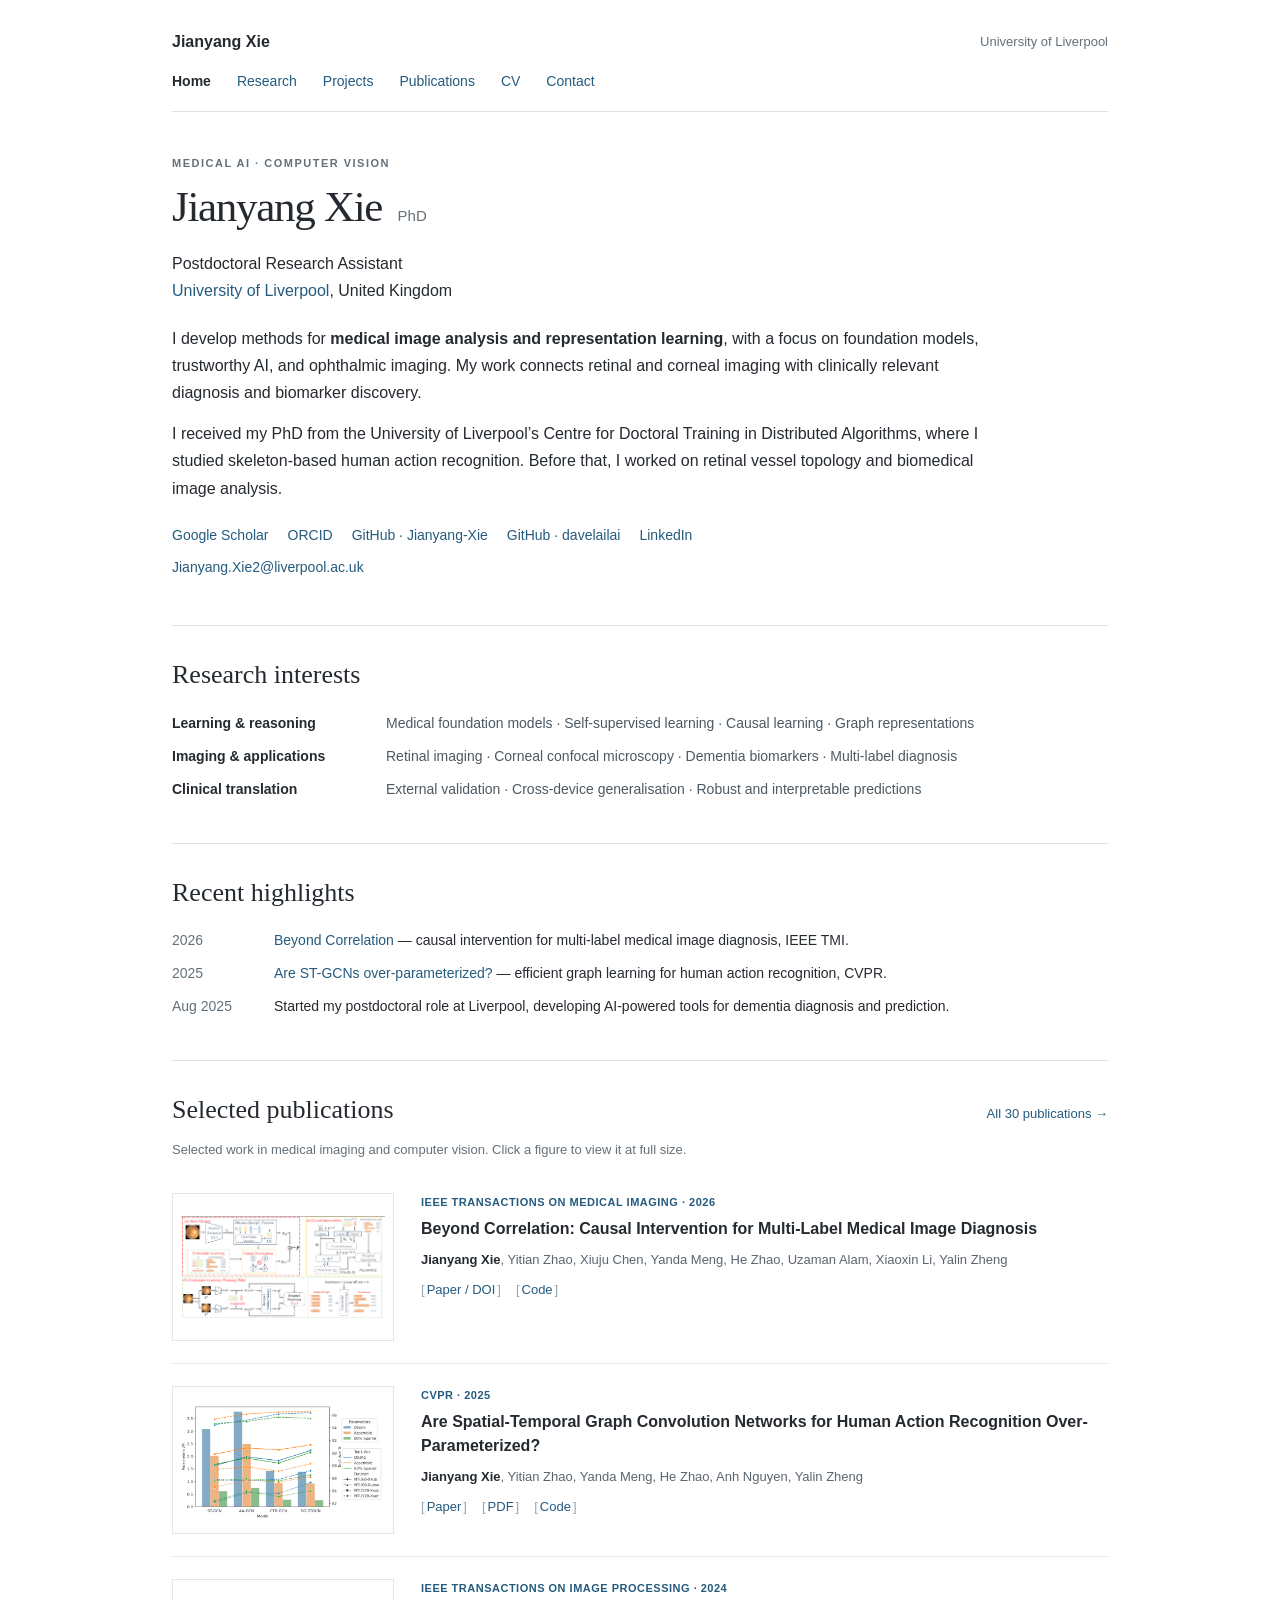
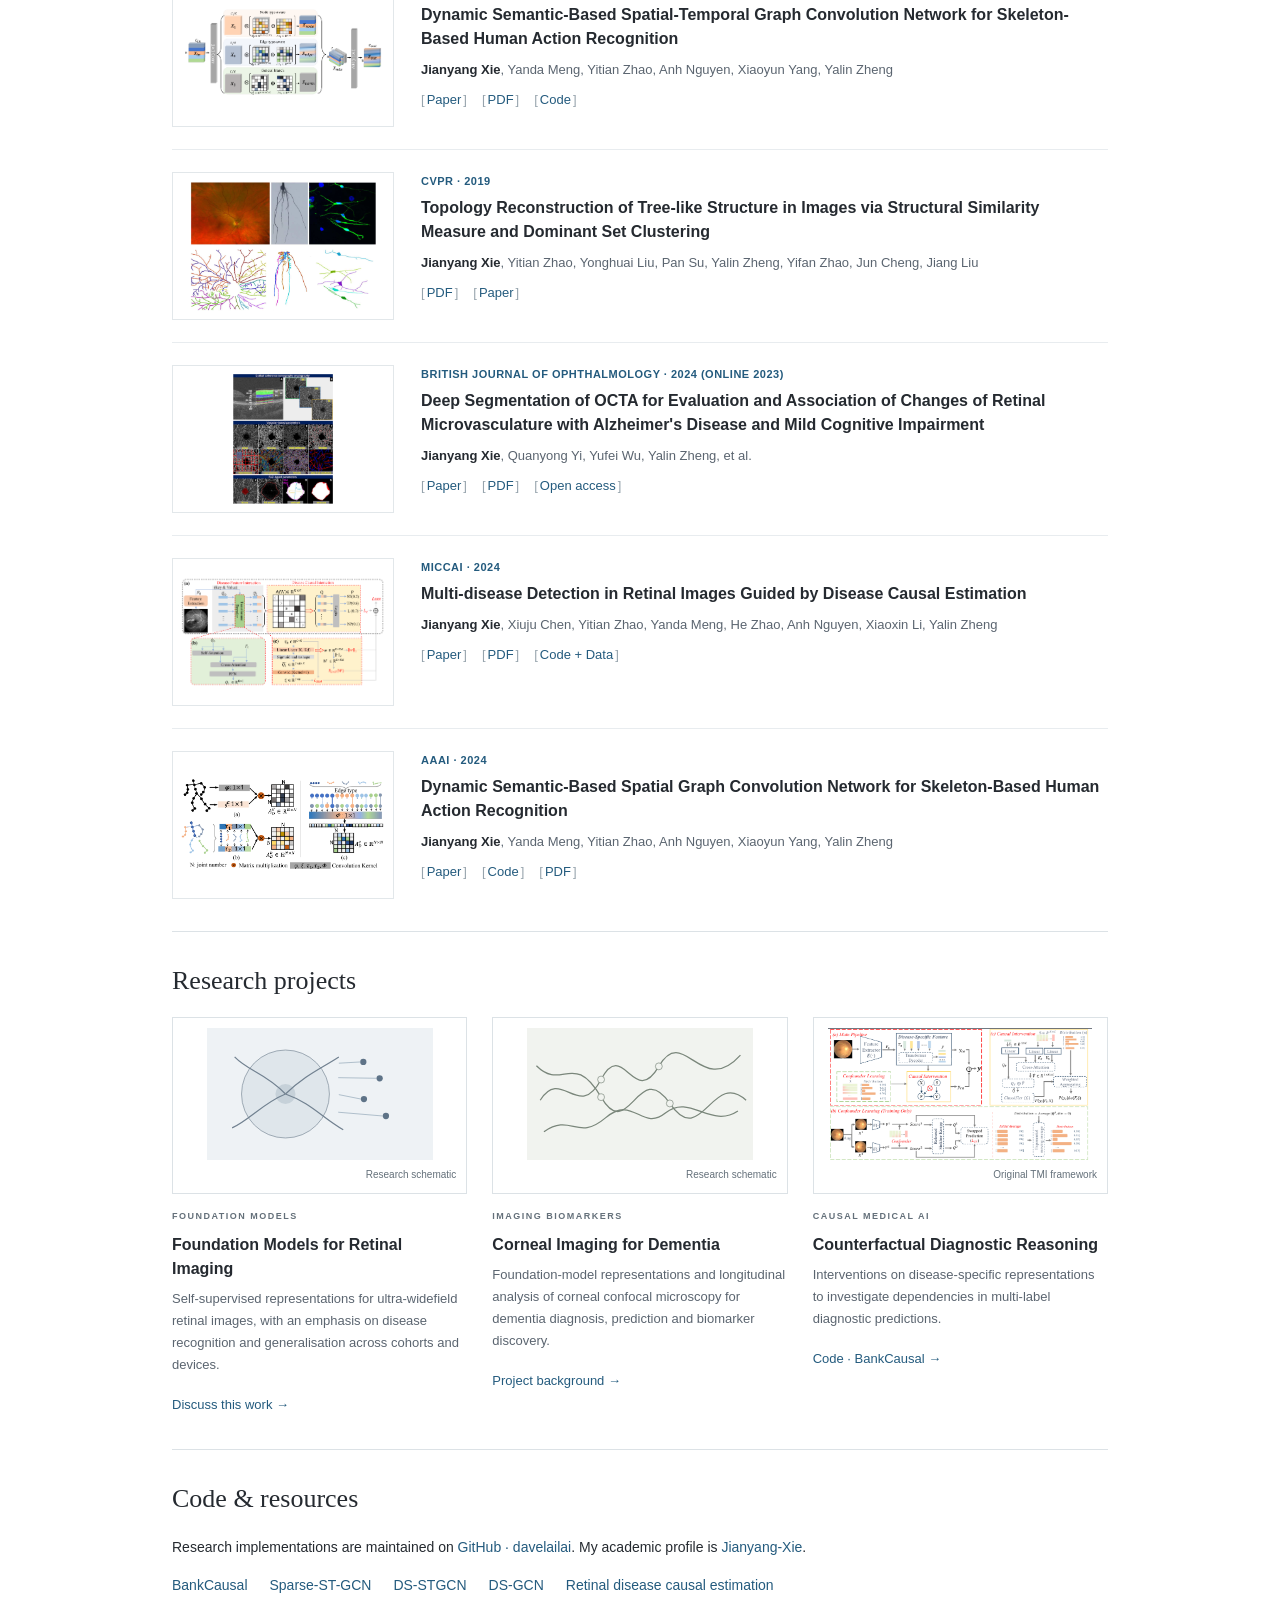
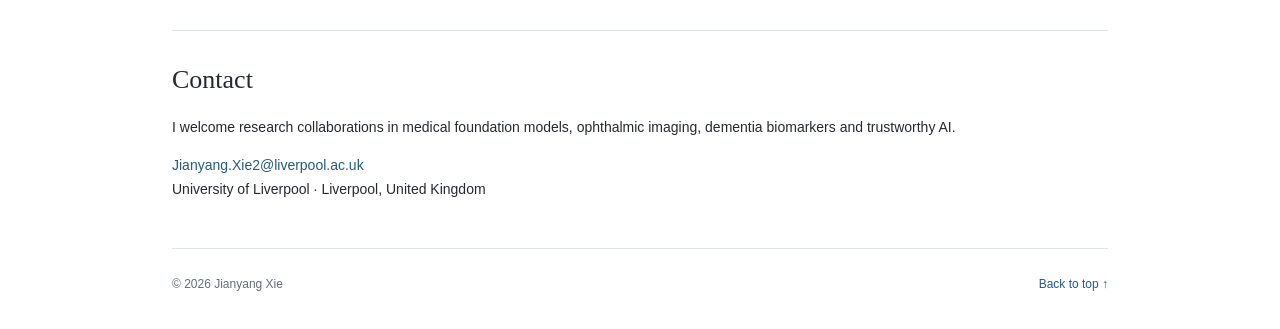
==== index.html @ be5c05dd "Publish redesigned academic homepage" ====
<!doctype html><html lang="en"><head><meta charset="utf-8"><meta name="viewport" content="width=device-width, initial-scale=1"><meta name="description" content="Jianyang Xie, University of Liverpool. Medical foundation models, causal learning, ophthalmic imaging and computer vision."><title>Jianyang Xie | Medical AI & Computer Vision</title><link rel="canonical" href="https://jianyang-xie.github.io/"><link rel="icon" href="assets/favicon.svg" type="image/svg+xml"><link rel="stylesheet" href="style.css"><script src="script.js" defer></script></head><body><a class="skip" href="#main">Skip to content</a><div class="shell"><header class="masthead"><a href="index.html" class="wordmark">Jianyang Xie</a><span>University of Liverpool</span></header><nav aria-label="Main navigation"><a href="index.html">Home</a> <a href="index.html#research">Research</a> <a href="index.html#projects">Projects</a> <a href="publications.html">Publications</a> <a href="cv.html">CV</a> <a href="index.html#contact">Contact</a></nav><main id="main"><section class="intro"><p class="eyebrow">Medical AI · Computer Vision</p><h1>Jianyang Xie <span>PhD</span></h1><p class="position">Postdoctoral Research Assistant<br><a href="https://www.liverpool.ac.uk/">University of Liverpool</a>, United Kingdom</p><p>I develop methods for <strong>medical image analysis and representation learning</strong>, with a focus on foundation models, trustworthy AI, and ophthalmic imaging. My work connects retinal and corneal imaging with clinically relevant diagnosis and biomarker discovery.</p><p>I received my PhD from the University of Liverpool’s Centre for Doctoral Training in Distributed Algorithms, where I studied skeleton-based human action recognition. Before that, I worked on retinal vessel topology and biomedical image analysis.</p><div class="social"><a href="https://scholar.google.com/citations?user=igrurhYAAAAJ">Google Scholar</a> <a href="https://orcid.org/0000-0002-4565-5807">ORCID</a> <a href="https://github.com/Jianyang-Xie">GitHub · Jianyang-Xie</a> <a href="https://github.com/davelailai">GitHub · davelailai</a> <a href="https://www.linkedin.com/in/jianyang-xie-0a9271278/">LinkedIn</a></div><p class="email"><a href="mailto:Jianyang.Xie2@liverpool.ac.uk">Jianyang.Xie2@liverpool.ac.uk</a></p></section><section id="research"><h2>Research interests</h2><dl class="interests"><div><dt>Learning & reasoning</dt><dd>Medical foundation models · Self-supervised learning · Causal learning · Graph representations</dd></div><div><dt>Imaging & applications</dt><dd>Retinal imaging · Corneal confocal microscopy · Dementia biomarkers · Multi-label diagnosis</dd></div><div><dt>Clinical translation</dt><dd>External validation · Cross-device generalisation · Robust and interpretable predictions</dd></div></dl></section><section id="news"><h2>Recent highlights</h2><ul class="news"><li><time>2026</time><span><a href="#tmi2026">Beyond Correlation</a> — causal intervention for multi-label medical image diagnosis, IEEE TMI.</span></li><li><time>2025</time><span><a href="#cvpr2025">Are ST-GCNs over-parameterized?</a> — efficient graph learning for human action recognition, CVPR.</span></li><li><time>Aug 2025</time><span>Started my postdoctoral role at Liverpool, developing AI-powered tools for dementia diagnosis and prediction.</span></li></ul></section><section id="publications"><div class="section-heading"><h2>Selected publications</h2><a href="publications.html">All 30 publications →</a></div><p class="section-note">Selected work in medical imaging and computer vision. Click a figure to view it at full size.</p><article class="publication with-figure" id="tmi2026" data-year="2026"><a class="figure" href="assets/thumb-tmi-real.png" aria-label="View full figure: Beyond Correlation: Causal Intervention for Multi-Label Medical Image Diagnosis"><img src="assets/thumb-tmi-real.png" alt="Original paper figure: Beyond Correlation: Causal Intervention for Multi-Label Medical Image Diagnosis" loading="lazy"></a><div><p class="venue">IEEE Transactions on Medical Imaging · 2026</p><h3>Beyond Correlation: Causal Intervention for Multi-Label Medical Image Diagnosis</h3><p class="authors"><strong>Jianyang Xie</strong>, Yitian Zhao, Xiuju Chen, Yanda Meng, He Zhao, Uzaman Alam, Xiaoxin Li, Yalin Zheng</p><div class="paper-links"><a href="https://doi.org/10.1109/TMI.2026.3698052">Paper / DOI</a> <a href="https://github.com/davelailai/BankCausal">Code</a></div></div></article><article class="publication with-figure" id="cvpr2025" data-year="2025"><a class="figure" href="assets/thumb-cvpr-real.png" aria-label="View full figure: Are Spatial-Temporal Graph Convolution Networks for Human Action Recognition Over-Parameterized?"><img src="assets/thumb-cvpr-real.png" alt="Original paper figure: Are Spatial-Temporal Graph Convolution Networks for Human Action Recognition Over-Parameterized?" loading="lazy"></a><div><p class="venue">CVPR · 2025</p><h3>Are Spatial-Temporal Graph Convolution Networks for Human Action Recognition Over-Parameterized?</h3><p class="authors"><strong>Jianyang Xie</strong>, Yitian Zhao, Yanda Meng, He Zhao, Anh Nguyen, Yalin Zheng</p><div class="paper-links"><a href="https://openaccess.thecvf.com/content/CVPR2025/html/Xie_Are_Spatial-Temporal_Graph_Convolution_Networks_for_Human_Action_Recognition_Over-Parameterized_CVPR_2025_paper.html">Paper</a> <a href="https://openaccess.thecvf.com/content/CVPR2025/papers/Xie_Are_Spatial-Temporal_Graph_Convolution_Networks_for_Human_Action_Recognition_Over-Parameterized_CVPR_2025_paper.pdf">PDF</a> <a href="https://github.com/davelailai/Sparse-ST-GCN">Code</a></div></div></article><article class="publication with-figure" id="tip2024" data-year="2024"><a class="figure" href="assets/thumb-tip-real.png" aria-label="View full figure: Dynamic Semantic-Based Spatial-Temporal Graph Convolution Network for Skeleton-Based Human Action Recognition"><img src="assets/thumb-tip-real.png" alt="Original paper figure: Dynamic Semantic-Based Spatial-Temporal Graph Convolution Network for Skeleton-Based Human Action Recognition" loading="lazy"></a><div><p class="venue">IEEE Transactions on Image Processing · 2024</p><h3>Dynamic Semantic-Based Spatial-Temporal Graph Convolution Network for Skeleton-Based Human Action Recognition</h3><p class="authors"><strong>Jianyang Xie</strong>, Yanda Meng, Yitian Zhao, Anh Nguyen, Xiaoyun Yang, Yalin Zheng</p><div class="paper-links"><a href="https://doi.org/10.1109/TIP.2024.3497837">Paper</a> <a href="https://www.csc.liv.ac.uk/~anguyen/assets/pdfs/2024_TIP_HAR.pdf">PDF</a> <a href="https://github.com/davelailai/DS-STGCN">Code</a></div></div></article><article class="publication with-figure" id="cvpr2019" data-year="2019"><a class="figure" href="assets/thumb-cvpr2019-real.png" aria-label="View full figure: Topology Reconstruction of Tree-like Structure in Images via Structural Similarity Measure and Dominant Set Clustering"><img src="assets/thumb-cvpr2019-real.png" alt="Original paper figure: Topology Reconstruction of Tree-like Structure in Images via Structural Similarity Measure and Dominant Set Clustering" loading="lazy"></a><div><p class="venue">CVPR · 2019</p><h3>Topology Reconstruction of Tree-like Structure in Images via Structural Similarity Measure and Dominant Set Clustering</h3><p class="authors"><strong>Jianyang Xie</strong>, Yitian Zhao, Yonghuai Liu, Pan Su, Yalin Zheng, Yifan Zhao, Jun Cheng, Jiang Liu</p><div class="paper-links"><a href="https://openaccess.thecvf.com/content_CVPR_2019/papers/Xie_Topology_Reconstruction_of_Tree-Like_Structure_in_Images_via_Structural_Similarity_CVPR_2019_paper.pdf">PDF</a> <a href="https://openaccess.thecvf.com/content_CVPR_2019/html/Xie_Topology_Reconstruction_of_Tree-Like_Structure_in_Images_via_Structural_Similarity_CVPR_2019_paper.html">Paper</a></div></div></article><article class="publication with-figure" id="bjo" data-year="2024"><a class="figure" href="assets/thumb-bjo-real.png" aria-label="View full figure: Deep Segmentation of OCTA for Evaluation and Association of Changes of Retinal Microvasculature with Alzheimer&#x27;s Disease and Mild Cognitive Impairment"><img src="assets/thumb-bjo-real.png" alt="Original paper figure: Deep Segmentation of OCTA for Evaluation and Association of Changes of Retinal Microvasculature with Alzheimer&#x27;s Disease and Mild Cognitive Impairment" loading="lazy"></a><div><p class="venue">British Journal of Ophthalmology · 2024 (online 2023)</p><h3>Deep Segmentation of OCTA for Evaluation and Association of Changes of Retinal Microvasculature with Alzheimer&#x27;s Disease and Mild Cognitive Impairment</h3><p class="authors"><strong>Jianyang Xie</strong>, Quanyong Yi, Yufei Wu, Yalin Zheng, et al.</p><div class="paper-links"><a href="https://doi.org/10.1136/bjo-2022-321399">Paper</a> <a href="https://bjo.bmj.com/content/bjophthalmol/early/2023/01/03/bjo-2022-321399.full.pdf">PDF</a> <a href="https://pmc.ncbi.nlm.nih.gov/articles/PMC10894818/">Open access</a></div></div></article><article class="publication with-figure" id="miccai2024" data-year="2024"><a class="figure" href="assets/thumb-miccai-real.png" aria-label="View full figure: Multi-disease Detection in Retinal Images Guided by Disease Causal Estimation"><img src="assets/thumb-miccai-real.png" alt="Original paper figure: Multi-disease Detection in Retinal Images Guided by Disease Causal Estimation" loading="lazy"></a><div><p class="venue">MICCAI · 2024</p><h3>Multi-disease Detection in Retinal Images Guided by Disease Causal Estimation</h3><p class="authors"><strong>Jianyang Xie</strong>, Xiuju Chen, Yitian Zhao, Yanda Meng, He Zhao, Anh Nguyen, Xiaoxin Li, Yalin Zheng</p><div class="paper-links"><a href="https://papers.miccai.org/miccai-2024/541-Paper0973.html">Paper</a> <a href="https://papers.miccai.org/miccai-2024/paper/0973_paper.pdf">PDF</a> <a href="https://github.com/davelailai/multi-disease-detection-guided-by-causal-estimation">Code + Data</a></div></div></article><article class="publication with-figure" id="aaai2024" data-year="2024"><a class="figure" href="assets/thumb-aaai-real.png" aria-label="View full figure: Dynamic Semantic-Based Spatial Graph Convolution Network for Skeleton-Based Human Action Recognition"><img src="assets/thumb-aaai-real.png" alt="Original paper figure: Dynamic Semantic-Based Spatial Graph Convolution Network for Skeleton-Based Human Action Recognition" loading="lazy"></a><div><p class="venue">AAAI · 2024</p><h3>Dynamic Semantic-Based Spatial Graph Convolution Network for Skeleton-Based Human Action Recognition</h3><p class="authors"><strong>Jianyang Xie</strong>, Yanda Meng, Yitian Zhao, Anh Nguyen, Xiaoyun Yang, Yalin Zheng</p><div class="paper-links"><a href="https://ojs.aaai.org/index.php/AAAI/article/view/28440">Paper</a> <a href="https://github.com/davelailai/DS-GCN">Code</a> <a href="https://ojs.aaai.org/index.php/AAAI/article/view/28440/28858">PDF</a></div></div></article></section><section id="projects"><h2>Research projects</h2><div class="project-grid"><article class="project"><figure><img src="assets/project-uwf.svg" alt="Foundation Models for Retinal Imaging — Research schematic" loading="lazy"><figcaption>Research schematic</figcaption></figure><p class="eyebrow">Foundation models</p><h3>Foundation Models for Retinal Imaging</h3><p>Self-supervised representations for ultra-widefield retinal images, with an emphasis on disease recognition and generalisation across cohorts and devices.</p><a href="mailto:Jianyang.Xie2@liverpool.ac.uk">Discuss this work →</a></article><article class="project"><figure><img src="assets/project-ccm.svg" alt="Corneal Imaging for Dementia — Research schematic" loading="lazy"><figcaption>Research schematic</figcaption></figure><p class="eyebrow">Imaging biomarkers</p><h3>Corneal Imaging for Dementia</h3><p>Foundation-model representations and longitudinal analysis of corneal confocal microscopy for dementia diagnosis, prediction and biomarker discovery.</p><a href="cv.html#experience">Project background →</a></article><article class="project"><figure><img src="assets/thumb-tmi-real.png" alt="Counterfactual Diagnostic Reasoning — Original TMI framework" loading="lazy"><figcaption>Original TMI framework</figcaption></figure><p class="eyebrow">Causal medical AI</p><h3>Counterfactual Diagnostic Reasoning</h3><p>Interventions on disease-specific representations to investigate dependencies in multi-label diagnostic predictions.</p><a href="https://github.com/davelailai/BankCausal">Code · BankCausal →</a></article></div></section><section id="code"><h2>Code & resources</h2><p>Research implementations are maintained on <a href="https://github.com/davelailai">GitHub · davelailai</a>. My academic profile is <a href="https://github.com/Jianyang-Xie">Jianyang-Xie</a>.</p><div class="code-list"><a href="https://github.com/davelailai/BankCausal">BankCausal</a> <a href="https://github.com/davelailai/Sparse-ST-GCN">Sparse-ST-GCN</a> <a href="https://github.com/davelailai/DS-STGCN">DS-STGCN</a> <a href="https://github.com/davelailai/DS-GCN">DS-GCN</a> <a href="https://github.com/davelailai/multi-disease-detection-guided-by-causal-estimation">Retinal disease causal estimation</a></div></section><section id="contact"><h2>Contact</h2><p>I welcome research collaborations in medical foundation models, ophthalmic imaging, dementia biomarkers and trustworthy AI.</p><p><a href="mailto:Jianyang.Xie2@liverpool.ac.uk">Jianyang.Xie2@liverpool.ac.uk</a><br>University of Liverpool · Liverpool, United Kingdom</p></section></main><footer><span>© 2026 Jianyang Xie</span><a href="#main">Back to top ↑</a></footer></div></body></html>
---- style.css ----
:root{--ink:#252a30;--muted:#64707a;--blue:#245b7e;--line:#dce2e6;--soft:#f6f8f9}*{box-sizing:border-box}html{scroll-behavior:smooth;scroll-padding-top:20px}body{margin:0;background:#fff;color:var(--ink);font:16px/1.7 Arial,Helvetica,sans-serif}.shell{max-width:1020px;margin:auto;padding:0 42px}a{color:var(--blue);text-decoration:none;text-underline-offset:4px}a:hover{text-decoration:underline}a:focus-visible,button:focus-visible,input:focus-visible,select:focus-visible{outline:2px solid var(--blue);outline-offset:5px}.skip{position:absolute;left:12px;top:-70px;background:white;padding:8px}.skip:focus{top:8px}.masthead{display:flex;align-items:center;justify-content:space-between;padding:28px 0 15px;font-size:13px;color:var(--muted)}.wordmark{font-weight:700;color:var(--ink);font-size:16px}nav{display:flex;gap:26px;flex-wrap:wrap;padding:0 0 17px;border-bottom:1px solid var(--line);font-size:14px}nav a[aria-current=page]{font-weight:700;color:var(--ink)}section{padding:32px 0;border-bottom:1px solid var(--line)}.intro{padding-top:42px}.eyebrow{font-size:11px;letter-spacing:1.5px;text-transform:uppercase;color:var(--muted);font-weight:700;margin:0 0 8px}h1{font-family:Georgia,'Times New Roman',serif;font-weight:400;font-size:43px;letter-spacing:-1.3px;line-height:1.2;margin:0 0 18px}h1 span{font:15px Arial,sans-serif;letter-spacing:0;color:var(--muted);margin-left:6px}h2{font-family:Georgia,'Times New Roman',serif;font-weight:400;font-size:26px;line-height:1.3;margin:0 0 20px}h3{font-size:16px;line-height:1.5;margin:0 0 7px;font-weight:600}p{margin:0 0 14px}.position{font-size:16px;margin-bottom:20px}.intro>p:not(.eyebrow){max-width:830px}.social{display:flex;flex-wrap:wrap;gap:4px 19px;font-size:14px;margin:22px 0 8px}.email{font-size:14px}.interests{margin:0}.interests>div{display:grid;grid-template-columns:190px 1fr;gap:24px;margin:9px 0}.interests dt{font-weight:600;font-size:14px}.interests dd{margin:0;color:#4d5963;font-size:14px}.news{list-style:none;padding:0;margin:0}.news li{display:grid;grid-template-columns:82px 1fr;gap:20px;margin:9px 0;font-size:14px}.news time{color:var(--muted);font-variant-numeric:tabular-nums}.section-heading{display:flex;align-items:baseline;justify-content:space-between;gap:18px}.section-heading>a{font-size:13px}.section-note{font-size:13px;color:var(--muted);margin-top:-8px;margin-bottom:10px}.publication{padding:22px 0;border-bottom:1px solid #e8ecef;scroll-margin-top:24px}.publication:last-child{border-bottom:0;padding-bottom:0}.with-figure{display:grid;grid-template-columns:222px 1fr;gap:27px}.figure{display:flex;align-items:center;justify-content:center;border:1px solid #e2e7ea;padding:8px;align-self:start;min-height:140px;background:white}.figure img{width:100%;height:130px;object-fit:contain;display:block}.venue{color:var(--blue);font-size:11px;letter-spacing:.5px;text-transform:uppercase;font-weight:700;margin:0 0 6px}.authors{font-size:13px;line-height:1.65;color:#5b6570;margin:8px 0}.authors strong{color:var(--ink);font-weight:600}.paper-links{display:flex;flex-wrap:wrap;gap:15px;font-size:13px}.paper-links a:before{content:'[';color:#97a4ad;margin-right:2px}.paper-links a:after{content:']';color:#97a4ad;margin-left:2px}.project-grid{display:grid;grid-template-columns:repeat(3,1fr);gap:25px}.project figure{margin:0 0 15px;border:1px solid var(--line);padding:10px;background:white}.project img{display:block;width:100%;height:132px;object-fit:contain}.project figcaption{font-size:10px;color:var(--muted);text-align:right;margin-top:6px}.project h3{font-size:16px}.project>p:not(.eyebrow){font-size:13px;line-height:1.7;color:#5b6570}.project>a{font-size:13px}.project .eyebrow{font-size:9px}.code-list{display:flex;flex-wrap:wrap;gap:8px 22px;font-size:14px}#code>p,#contact>p{font-size:14px}.cv-row{display:grid;grid-template-columns:185px 1fr;gap:25px;margin:22px 0}.cv-row>p{color:var(--muted);font-size:13px}.cv-row div p{font-size:14px;margin:4px 0}.muted{color:var(--muted)}.page-intro{padding:40px 0 30px}.filters{display:flex;align-items:end;gap:15px;padding:25px 0 15px}.filters label{font-size:12px;color:var(--muted)}.filters label:first-child{flex:1}input,select,button{font:14px Arial,sans-serif;border:1px solid #bac5cd;background:#fff;color:var(--ink);border-radius:2px;padding:10px;width:100%;display:block;min-height:39px}input{margin-top:5px}select{margin-top:5px;min-width:120px}button{cursor:pointer;width:auto}#count{font-size:12px;color:var(--muted);margin-top:15px}footer{display:flex;justify-content:space-between;padding:25px 0 35px;color:var(--muted);font-size:12px}[hidden]{display:none!important}@media(max-width:700px){.shell{padding:0 22px}.masthead{padding-top:20px}.masthead>span{font-size:11px}nav{gap:10px 20px;font-size:13px}.intro{padding-top:30px}h1{font-size:36px}h2{font-size:24px}.interests>div{grid-template-columns:1fr;gap:2px;margin:15px 0}.with-figure{grid-template-columns:155px 1fr;gap:18px}.figure{min-height:120px}.figure img{height:105px}.project-grid{grid-template-columns:1fr;gap:28px}.project img{height:160px}.project h3{font-size:18px}.project>p:not(.eyebrow){font-size:14px}.cv-row{grid-template-columns:1fr;gap:0}.section-heading{flex-wrap:wrap;gap:0;margin-bottom:20px}.section-heading h2{margin-bottom:6px}.filters{flex-wrap:wrap}.filters label:first-child{flex-basis:100%}}@media(max-width:480px){.with-figure{grid-template-columns:1fr;gap:14px}.figure{max-width:100%;width:100%;height:170px}.figure img{height:150px}.news li{grid-template-columns:65px 1fr;gap:13px}.social{gap:5px 15px}.masthead>span{max-width:120px;text-align:right}h3{font-size:16px}}@media(prefers-reduced-motion:reduce){html{scroll-behavior:auto}}@media print{nav,.masthead,.filters,.skip,footer{display:none}.shell{max-width:none;padding:0}body{font-size:11pt}h1{font-size:28pt}section{padding:18px 0}a{color:inherit}.publication,.cv-row,.project{break-inside:avoid}.project-grid{grid-template-columns:repeat(3,1fr)}}
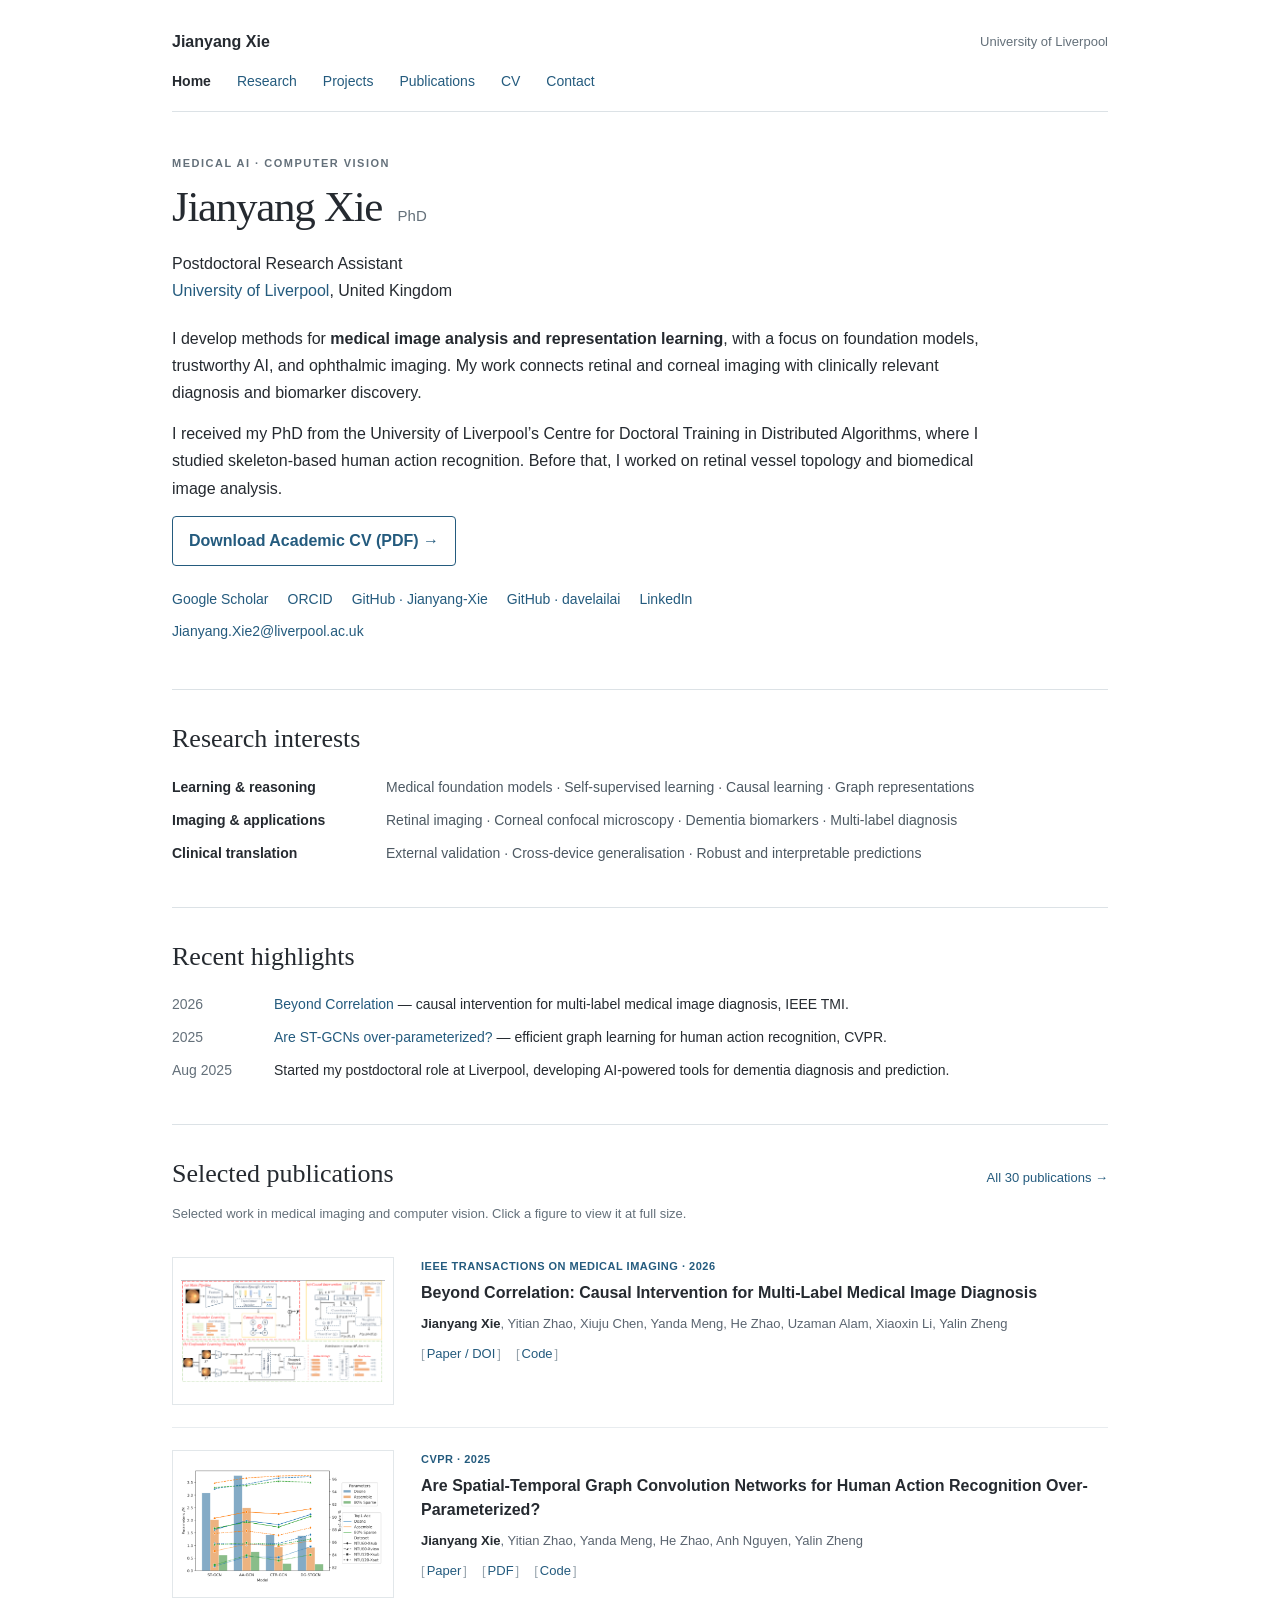
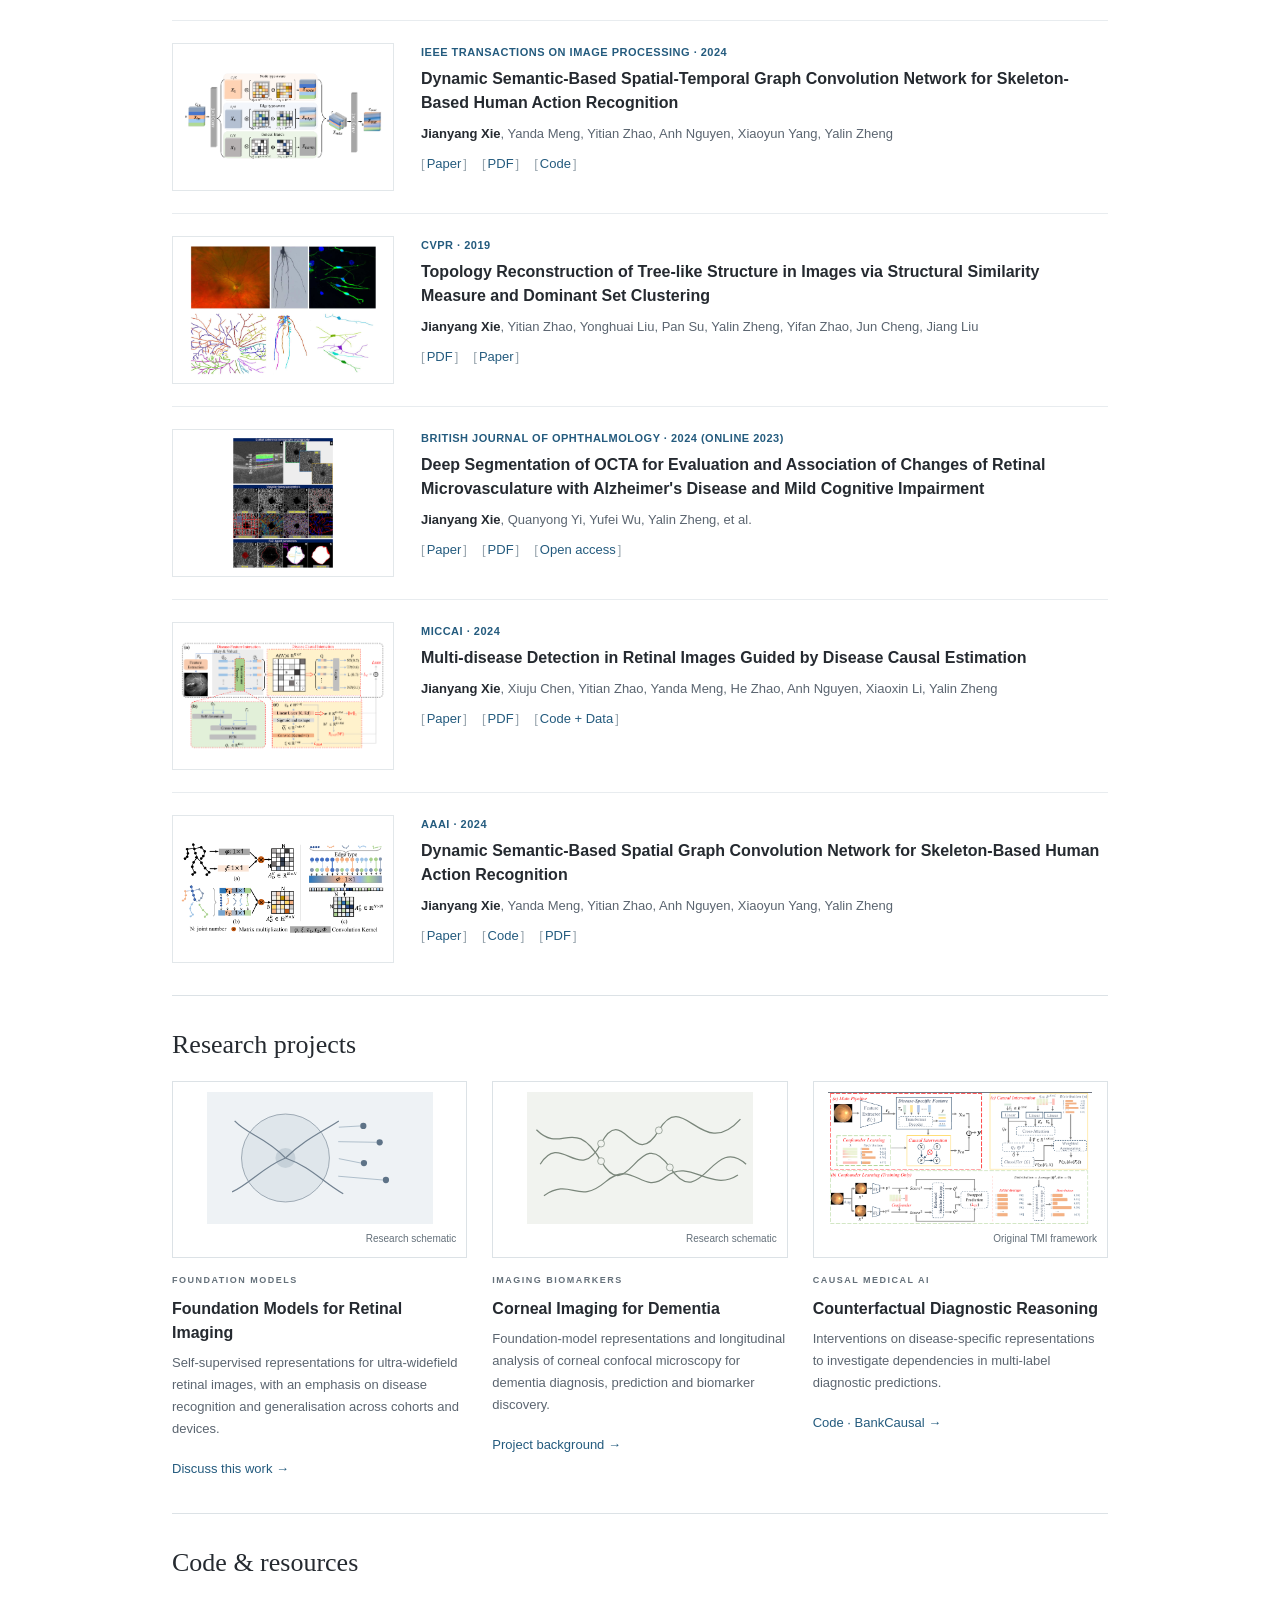
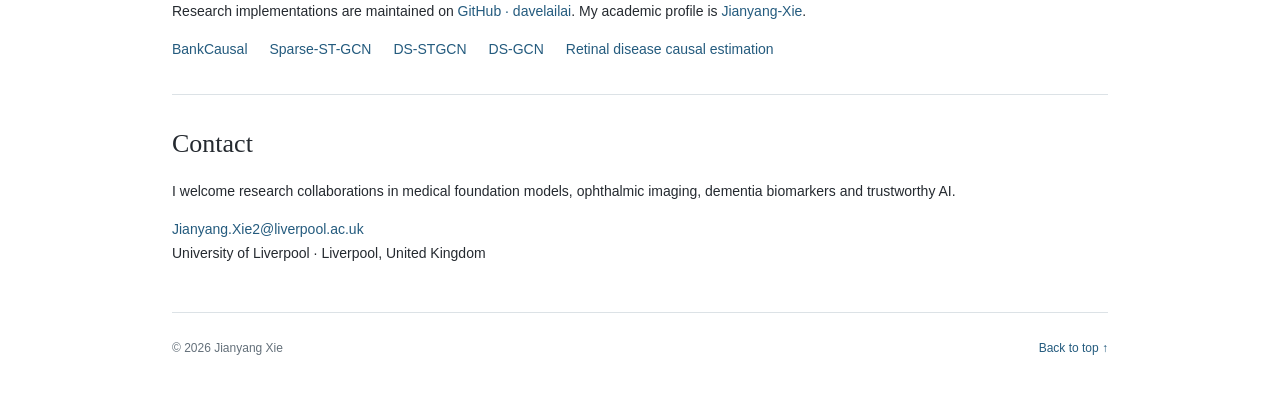
==== commit 4bb7afd7: "Integrate LaTeX Academic CV with automatic PDF publishing" ====
--- a/index.html
+++ b/index.html
@@ -1 +1 @@
-<!doctype html><html lang="en"><head><meta charset="utf-8"><meta name="viewport" content="width=device-width, initial-scale=1"><meta name="description" content="Jianyang Xie, University of Liverpool. Medical foundation models, causal learning, ophthalmic imaging and computer vision."><title>Jianyang Xie | Medical AI & Computer Vision</title><link rel="canonical" href="https://jianyang-xie.github.io/"><link rel="icon" href="assets/favicon.svg" type="image/svg+xml"><link rel="stylesheet" href="style.css"><script src="script.js" defer></script></head><body><a class="skip" href="#main">Skip to content</a><div class="shell"><header class="masthead"><a href="index.html" class="wordmark">Jianyang Xie</a><span>University of Liverpool</span></header><nav aria-label="Main navigation"><a href="index.html">Home</a> <a href="index.html#research">Research</a> <a href="index.html#projects">Projects</a> <a href="publications.html">Publications</a> <a href="cv.html">CV</a> <a href="index.html#contact">Contact</a></nav><main id="main"><section class="intro"><p class="eyebrow">Medical AI · Computer Vision</p><h1>Jianyang Xie <span>PhD</span></h1><p class="position">Postdoctoral Research Assistant<br><a href="https://www.liverpool.ac.uk/">University of Liverpool</a>, United Kingdom</p><p>I develop methods for <strong>medical image analysis and representation learning</strong>, with a focus on foundation models, trustworthy AI, and ophthalmic imaging. My work connects retinal and corneal imaging with clinically relevant diagnosis and biomarker discovery.</p><p>I received my PhD from the University of Liverpool’s Centre for Doctoral Training in Distributed Algorithms, where I studied skeleton-based human action recognition. Before that, I worked on retinal vessel topology and biomedical image analysis.</p><div class="social"><a href="https://scholar.google.com/citations?user=igrurhYAAAAJ">Google Scholar</a> <a href="https://orcid.org/0000-0002-4565-5807">ORCID</a> <a href="https://github.com/Jianyang-Xie">GitHub · Jianyang-Xie</a> <a href="https://github.com/davelailai">GitHub · davelailai</a> <a href="https://www.linkedin.com/in/jianyang-xie-0a9271278/">LinkedIn</a></div><p class="email"><a href="mailto:Jianyang.Xie2@liverpool.ac.uk">Jianyang.Xie2@liverpool.ac.uk</a></p></section><section id="research"><h2>Research interests</h2><dl class="interests"><div><dt>Learning & reasoning</dt><dd>Medical foundation models · Self-supervised learning · Causal learning · Graph representations</dd></div><div><dt>Imaging & applications</dt><dd>Retinal imaging · Corneal confocal microscopy · Dementia biomarkers · Multi-label diagnosis</dd></div><div><dt>Clinical translation</dt><dd>External validation · Cross-device generalisation · Robust and interpretable predictions</dd></div></dl></section><section id="news"><h2>Recent highlights</h2><ul class="news"><li><time>2026</time><span><a href="#tmi2026">Beyond Correlation</a> — causal intervention for multi-label medical image diagnosis, IEEE TMI.</span></li><li><time>2025</time><span><a href="#cvpr2025">Are ST-GCNs over-parameterized?</a> — efficient graph learning for human action recognition, CVPR.</span></li><li><time>Aug 2025</time><span>Started my postdoctoral role at Liverpool, developing AI-powered tools for dementia diagnosis and prediction.</span></li></ul></section><section id="publications"><div class="section-heading"><h2>Selected publications</h2><a href="publications.html">All 30 publications →</a></div><p class="section-note">Selected work in medical imaging and computer vision. Click a figure to view it at full size.</p><article class="publication with-figure" id="tmi2026" data-year="2026"><a class="figure" href="assets/thumb-tmi-real.png" aria-label="View full figure: Beyond Correlation: Causal Intervention for Multi-Label Medical Image Diagnosis"><img src="assets/thumb-tmi-real.png" alt="Original paper figure: Beyond Correlation: Causal Intervention for Multi-Label Medical Image Diagnosis" loading="lazy"></a><div><p class="venue">IEEE Transactions on Medical Imaging · 2026</p><h3>Beyond Correlation: Causal Intervention for Multi-Label Medical Image Diagnosis</h3><p class="authors"><strong>Jianyang Xie</strong>, Yitian Zhao, Xiuju Chen, Yanda Meng, He Zhao, Uzaman Alam, Xiaoxin Li, Yalin Zheng</p><div class="paper-links"><a href="https://doi.org/10.1109/TMI.2026.3698052">Paper / DOI</a> <a href="https://github.com/davelailai/BankCausal">Code</a></div></div></article><article class="publication with-figure" id="cvpr2025" data-year="2025"><a class="figure" href="assets/thumb-cvpr-real.png" aria-label="View full figure: Are Spatial-Temporal Graph Convolution Networks for Human Action Recognition Over-Parameterized?"><img src="assets/thumb-cvpr-real.png" alt="Original paper figure: Are Spatial-Temporal Graph Convolution Networks for Human Action Recognition Over-Parameterized?" loading="lazy"></a><div><p class="venue">CVPR · 2025</p><h3>Are Spatial-Temporal Graph Convolution Networks for Human Action Recognition Over-Parameterized?</h3><p class="authors"><strong>Jianyang Xie</strong>, Yitian Zhao, Yanda Meng, He Zhao, Anh Nguyen, Yalin Zheng</p><div class="paper-links"><a href="https://openaccess.thecvf.com/content/CVPR2025/html/Xie_Are_Spatial-Temporal_Graph_Convolution_Networks_for_Human_Action_Recognition_Over-Parameterized_CVPR_2025_paper.html">Paper</a> <a href="https://openaccess.thecvf.com/content/CVPR2025/papers/Xie_Are_Spatial-Temporal_Graph_Convolution_Networks_for_Human_Action_Recognition_Over-Parameterized_CVPR_2025_paper.pdf">PDF</a> <a href="https://github.com/davelailai/Sparse-ST-GCN">Code</a></div></div></article><article class="publication with-figure" id="tip2024" data-year="2024"><a class="figure" href="assets/thumb-tip-real.png" aria-label="View full figure: Dynamic Semantic-Based Spatial-Temporal Graph Convolution Network for Skeleton-Based Human Action Recognition"><img src="assets/thumb-tip-real.png" alt="Original paper figure: Dynamic Semantic-Based Spatial-Temporal Graph Convolution Network for Skeleton-Based Human Action Recognition" loading="lazy"></a><div><p class="venue">IEEE Transactions on Image Processing · 2024</p><h3>Dynamic Semantic-Based Spatial-Temporal Graph Convolution Network for Skeleton-Based Human Action Recognition</h3><p class="authors"><strong>Jianyang Xie</strong>, Yanda Meng, Yitian Zhao, Anh Nguyen, Xiaoyun Yang, Yalin Zheng</p><div class="paper-links"><a href="https://doi.org/10.1109/TIP.2024.3497837">Paper</a> <a href="https://www.csc.liv.ac.uk/~anguyen/assets/pdfs/2024_TIP_HAR.pdf">PDF</a> <a href="https://github.com/davelailai/DS-STGCN">Code</a></div></div></article><article class="publication with-figure" id="cvpr2019" data-year="2019"><a class="figure" href="assets/thumb-cvpr2019-real.png" aria-label="View full figure: Topology Reconstruction of Tree-like Structure in Images via Structural Similarity Measure and Dominant Set Clustering"><img src="assets/thumb-cvpr2019-real.png" alt="Original paper figure: Topology Reconstruction of Tree-like Structure in Images via Structural Similarity Measure and Dominant Set Clustering" loading="lazy"></a><div><p class="venue">CVPR · 2019</p><h3>Topology Reconstruction of Tree-like Structure in Images via Structural Similarity Measure and Dominant Set Clustering</h3><p class="authors"><strong>Jianyang Xie</strong>, Yitian Zhao, Yonghuai Liu, Pan Su, Yalin Zheng, Yifan Zhao, Jun Cheng, Jiang Liu</p><div class="paper-links"><a href="https://openaccess.thecvf.com/content_CVPR_2019/papers/Xie_Topology_Reconstruction_of_Tree-Like_Structure_in_Images_via_Structural_Similarity_CVPR_2019_paper.pdf">PDF</a> <a href="https://openaccess.thecvf.com/content_CVPR_2019/html/Xie_Topology_Reconstruction_of_Tree-Like_Structure_in_Images_via_Structural_Similarity_CVPR_2019_paper.html">Paper</a></div></div></article><article class="publication with-figure" id="bjo" data-year="2024"><a class="figure" href="assets/thumb-bjo-real.png" aria-label="View full figure: Deep Segmentation of OCTA for Evaluation and Association of Changes of Retinal Microvasculature with Alzheimer&#x27;s Disease and Mild Cognitive Impairment"><img src="assets/thumb-bjo-real.png" alt="Original paper figure: Deep Segmentation of OCTA for Evaluation and Association of Changes of Retinal Microvasculature with Alzheimer&#x27;s Disease and Mild Cognitive Impairment" loading="lazy"></a><div><p class="venue">British Journal of Ophthalmology · 2024 (online 2023)</p><h3>Deep Segmentation of OCTA for Evaluation and Association of Changes of Retinal Microvasculature with Alzheimer&#x27;s Disease and Mild Cognitive Impairment</h3><p class="authors"><strong>Jianyang Xie</strong>, Quanyong Yi, Yufei Wu, Yalin Zheng, et al.</p><div class="paper-links"><a href="https://doi.org/10.1136/bjo-2022-321399">Paper</a> <a href="https://bjo.bmj.com/content/bjophthalmol/early/2023/01/03/bjo-2022-321399.full.pdf">PDF</a> <a href="https://pmc.ncbi.nlm.nih.gov/articles/PMC10894818/">Open access</a></div></div></article><article class="publication with-figure" id="miccai2024" data-year="2024"><a class="figure" href="assets/thumb-miccai-real.png" aria-label="View full figure: Multi-disease Detection in Retinal Images Guided by Disease Causal Estimation"><img src="assets/thumb-miccai-real.png" alt="Original paper figure: Multi-disease Detection in Retinal Images Guided by Disease Causal Estimation" loading="lazy"></a><div><p class="venue">MICCAI · 2024</p><h3>Multi-disease Detection in Retinal Images Guided by Disease Causal Estimation</h3><p class="authors"><strong>Jianyang Xie</strong>, Xiuju Chen, Yitian Zhao, Yanda Meng, He Zhao, Anh Nguyen, Xiaoxin Li, Yalin Zheng</p><div class="paper-links"><a href="https://papers.miccai.org/miccai-2024/541-Paper0973.html">Paper</a> <a href="https://papers.miccai.org/miccai-2024/paper/0973_paper.pdf">PDF</a> <a href="https://github.com/davelailai/multi-disease-detection-guided-by-causal-estimation">Code + Data</a></div></div></article><article class="publication with-figure" id="aaai2024" data-year="2024"><a class="figure" href="assets/thumb-aaai-real.png" aria-label="View full figure: Dynamic Semantic-Based Spatial Graph Convolution Network for Skeleton-Based Human Action Recognition"><img src="assets/thumb-aaai-real.png" alt="Original paper figure: Dynamic Semantic-Based Spatial Graph Convolution Network for Skeleton-Based Human Action Recognition" loading="lazy"></a><div><p class="venue">AAAI · 2024</p><h3>Dynamic Semantic-Based Spatial Graph Convolution Network for Skeleton-Based Human Action Recognition</h3><p class="authors"><strong>Jianyang Xie</strong>, Yanda Meng, Yitian Zhao, Anh Nguyen, Xiaoyun Yang, Yalin Zheng</p><div class="paper-links"><a href="https://ojs.aaai.org/index.php/AAAI/article/view/28440">Paper</a> <a href="https://github.com/davelailai/DS-GCN">Code</a> <a href="https://ojs.aaai.org/index.php/AAAI/article/view/28440/28858">PDF</a></div></div></article></section><section id="projects"><h2>Research projects</h2><div class="project-grid"><article class="project"><figure><img src="assets/project-uwf.svg" alt="Foundation Models for Retinal Imaging — Research schematic" loading="lazy"><figcaption>Research schematic</figcaption></figure><p class="eyebrow">Foundation models</p><h3>Foundation Models for Retinal Imaging</h3><p>Self-supervised representations for ultra-widefield retinal images, with an emphasis on disease recognition and generalisation across cohorts and devices.</p><a href="mailto:Jianyang.Xie2@liverpool.ac.uk">Discuss this work →</a></article><article class="project"><figure><img src="assets/project-ccm.svg" alt="Corneal Imaging for Dementia — Research schematic" loading="lazy"><figcaption>Research schematic</figcaption></figure><p class="eyebrow">Imaging biomarkers</p><h3>Corneal Imaging for Dementia</h3><p>Foundation-model representations and longitudinal analysis of corneal confocal microscopy for dementia diagnosis, prediction and biomarker discovery.</p><a href="cv.html#experience">Project background →</a></article><article class="project"><figure><img src="assets/thumb-tmi-real.png" alt="Counterfactual Diagnostic Reasoning — Original TMI framework" loading="lazy"><figcaption>Original TMI framework</figcaption></figure><p class="eyebrow">Causal medical AI</p><h3>Counterfactual Diagnostic Reasoning</h3><p>Interventions on disease-specific representations to investigate dependencies in multi-label diagnostic predictions.</p><a href="https://github.com/davelailai/BankCausal">Code · BankCausal →</a></article></div></section><section id="code"><h2>Code & resources</h2><p>Research implementations are maintained on <a href="https://github.com/davelailai">GitHub · davelailai</a>. My academic profile is <a href="https://github.com/Jianyang-Xie">Jianyang-Xie</a>.</p><div class="code-list"><a href="https://github.com/davelailai/BankCausal">BankCausal</a> <a href="https://github.com/davelailai/Sparse-ST-GCN">Sparse-ST-GCN</a> <a href="https://github.com/davelailai/DS-STGCN">DS-STGCN</a> <a href="https://github.com/davelailai/DS-GCN">DS-GCN</a> <a href="https://github.com/davelailai/multi-disease-detection-guided-by-causal-estimation">Retinal disease causal estimation</a></div></section><section id="contact"><h2>Contact</h2><p>I welcome research collaborations in medical foundation models, ophthalmic imaging, dementia biomarkers and trustworthy AI.</p><p><a href="mailto:Jianyang.Xie2@liverpool.ac.uk">Jianyang.Xie2@liverpool.ac.uk</a><br>University of Liverpool · Liverpool, United Kingdom</p></section></main><footer><span>© 2026 Jianyang Xie</span><a href="#main">Back to top ↑</a></footer></div></body></html>+<!doctype html><html lang="en"><head><meta charset="utf-8"><meta name="viewport" content="width=device-width, initial-scale=1"><meta name="description" content="Jianyang Xie, University of Liverpool. Medical foundation models, causal learning, ophthalmic imaging and computer vision."><title>Jianyang Xie | Medical AI & Computer Vision</title><link rel="canonical" href="https://jianyang-xie.github.io/"><link rel="icon" href="assets/favicon.svg" type="image/svg+xml"><link rel="stylesheet" href="style.css"><script src="script.js" defer></script></head><body><a class="skip" href="#main">Skip to content</a><div class="shell"><header class="masthead"><a href="index.html" class="wordmark">Jianyang Xie</a><span>University of Liverpool</span></header><nav aria-label="Main navigation"><a href="index.html">Home</a> <a href="index.html#research">Research</a> <a href="index.html#projects">Projects</a> <a href="publications.html">Publications</a> <a href="cv.html">CV</a> <a href="index.html#contact">Contact</a></nav><main id="main"><section class="intro"><p class="eyebrow">Medical AI · Computer Vision</p><h1>Jianyang Xie <span>PhD</span></h1><p class="position">Postdoctoral Research Assistant<br><a href="https://www.liverpool.ac.uk/">University of Liverpool</a>, United Kingdom</p><p>I develop methods for <strong>medical image analysis and representation learning</strong>, with a focus on foundation models, trustworthy AI, and ophthalmic imaging. My work connects retinal and corneal imaging with clinically relevant diagnosis and biomarker discovery.</p><p>I received my PhD from the University of Liverpool’s Centre for Doctoral Training in Distributed Algorithms, where I studied skeleton-based human action recognition. Before that, I worked on retinal vessel topology and biomedical image analysis.</p><p><a class="cv-download" href="assets/cv/Jianyang_Xie_CV.pdf">Download Academic CV (PDF) →</a></p><div class="social"><a href="https://scholar.google.com/citations?user=igrurhYAAAAJ">Google Scholar</a> <a href="https://orcid.org/0000-0002-4565-5807">ORCID</a> <a href="https://github.com/Jianyang-Xie">GitHub · Jianyang-Xie</a> <a href="https://github.com/davelailai">GitHub · davelailai</a> <a href="https://www.linkedin.com/in/jianyang-xie-0a9271278/">LinkedIn</a></div><p class="email"><a href="mailto:Jianyang.Xie2@liverpool.ac.uk">Jianyang.Xie2@liverpool.ac.uk</a></p></section><section id="research"><h2>Research interests</h2><dl class="interests"><div><dt>Learning & reasoning</dt><dd>Medical foundation models · Self-supervised learning · Causal learning · Graph representations</dd></div><div><dt>Imaging & applications</dt><dd>Retinal imaging · Corneal confocal microscopy · Dementia biomarkers · Multi-label diagnosis</dd></div><div><dt>Clinical translation</dt><dd>External validation · Cross-device generalisation · Robust and interpretable predictions</dd></div></dl></section><section id="news"><h2>Recent highlights</h2><ul class="news"><li><time>2026</time><span><a href="#tmi2026">Beyond Correlation</a> — causal intervention for multi-label medical image diagnosis, IEEE TMI.</span></li><li><time>2025</time><span><a href="#cvpr2025">Are ST-GCNs over-parameterized?</a> — efficient graph learning for human action recognition, CVPR.</span></li><li><time>Aug 2025</time><span>Started my postdoctoral role at Liverpool, developing AI-powered tools for dementia diagnosis and prediction.</span></li></ul></section><section id="publications"><div class="section-heading"><h2>Selected publications</h2><a href="publications.html">All 30 publications →</a></div><p class="section-note">Selected work in medical imaging and computer vision. Click a figure to view it at full size.</p><article class="publication with-figure" id="tmi2026" data-year="2026"><a class="figure" href="assets/thumb-tmi-real.png" aria-label="View full figure: Beyond Correlation: Causal Intervention for Multi-Label Medical Image Diagnosis"><img src="assets/thumb-tmi-real.png" alt="Original paper figure: Beyond Correlation: Causal Intervention for Multi-Label Medical Image Diagnosis" loading="lazy"></a><div><p class="venue">IEEE Transactions on Medical Imaging · 2026</p><h3>Beyond Correlation: Causal Intervention for Multi-Label Medical Image Diagnosis</h3><p class="authors"><strong>Jianyang Xie</strong>, Yitian Zhao, Xiuju Chen, Yanda Meng, He Zhao, Uzaman Alam, Xiaoxin Li, Yalin Zheng</p><div class="paper-links"><a href="https://doi.org/10.1109/TMI.2026.3698052">Paper / DOI</a> <a href="https://github.com/davelailai/BankCausal">Code</a></div></div></article><article class="publication with-figure" id="cvpr2025" data-year="2025"><a class="figure" href="assets/thumb-cvpr-real.png" aria-label="View full figure: Are Spatial-Temporal Graph Convolution Networks for Human Action Recognition Over-Parameterized?"><img src="assets/thumb-cvpr-real.png" alt="Original paper figure: Are Spatial-Temporal Graph Convolution Networks for Human Action Recognition Over-Parameterized?" loading="lazy"></a><div><p class="venue">CVPR · 2025</p><h3>Are Spatial-Temporal Graph Convolution Networks for Human Action Recognition Over-Parameterized?</h3><p class="authors"><strong>Jianyang Xie</strong>, Yitian Zhao, Yanda Meng, He Zhao, Anh Nguyen, Yalin Zheng</p><div class="paper-links"><a href="https://openaccess.thecvf.com/content/CVPR2025/html/Xie_Are_Spatial-Temporal_Graph_Convolution_Networks_for_Human_Action_Recognition_Over-Parameterized_CVPR_2025_paper.html">Paper</a> <a href="https://openaccess.thecvf.com/content/CVPR2025/papers/Xie_Are_Spatial-Temporal_Graph_Convolution_Networks_for_Human_Action_Recognition_Over-Parameterized_CVPR_2025_paper.pdf">PDF</a> <a href="https://github.com/davelailai/Sparse-ST-GCN">Code</a></div></div></article><article class="publication with-figure" id="tip2024" data-year="2024"><a class="figure" href="assets/thumb-tip-real.png" aria-label="View full figure: Dynamic Semantic-Based Spatial-Temporal Graph Convolution Network for Skeleton-Based Human Action Recognition"><img src="assets/thumb-tip-real.png" alt="Original paper figure: Dynamic Semantic-Based Spatial-Temporal Graph Convolution Network for Skeleton-Based Human Action Recognition" loading="lazy"></a><div><p class="venue">IEEE Transactions on Image Processing · 2024</p><h3>Dynamic Semantic-Based Spatial-Temporal Graph Convolution Network for Skeleton-Based Human Action Recognition</h3><p class="authors"><strong>Jianyang Xie</strong>, Yanda Meng, Yitian Zhao, Anh Nguyen, Xiaoyun Yang, Yalin Zheng</p><div class="paper-links"><a href="https://doi.org/10.1109/TIP.2024.3497837">Paper</a> <a href="https://www.csc.liv.ac.uk/~anguyen/assets/pdfs/2024_TIP_HAR.pdf">PDF</a> <a href="https://github.com/davelailai/DS-STGCN">Code</a></div></div></article><article class="publication with-figure" id="cvpr2019" data-year="2019"><a class="figure" href="assets/thumb-cvpr2019-real.png" aria-label="View full figure: Topology Reconstruction of Tree-like Structure in Images via Structural Similarity Measure and Dominant Set Clustering"><img src="assets/thumb-cvpr2019-real.png" alt="Original paper figure: Topology Reconstruction of Tree-like Structure in Images via Structural Similarity Measure and Dominant Set Clustering" loading="lazy"></a><div><p class="venue">CVPR · 2019</p><h3>Topology Reconstruction of Tree-like Structure in Images via Structural Similarity Measure and Dominant Set Clustering</h3><p class="authors"><strong>Jianyang Xie</strong>, Yitian Zhao, Yonghuai Liu, Pan Su, Yalin Zheng, Yifan Zhao, Jun Cheng, Jiang Liu</p><div class="paper-links"><a href="https://openaccess.thecvf.com/content_CVPR_2019/papers/Xie_Topology_Reconstruction_of_Tree-Like_Structure_in_Images_via_Structural_Similarity_CVPR_2019_paper.pdf">PDF</a> <a href="https://openaccess.thecvf.com/content_CVPR_2019/html/Xie_Topology_Reconstruction_of_Tree-Like_Structure_in_Images_via_Structural_Similarity_CVPR_2019_paper.html">Paper</a></div></div></article><article class="publication with-figure" id="bjo" data-year="2024"><a class="figure" href="assets/thumb-bjo-real.png" aria-label="View full figure: Deep Segmentation of OCTA for Evaluation and Association of Changes of Retinal Microvasculature with Alzheimer&#x27;s Disease and Mild Cognitive Impairment"><img src="assets/thumb-bjo-real.png" alt="Original paper figure: Deep Segmentation of OCTA for Evaluation and Association of Changes of Retinal Microvasculature with Alzheimer&#x27;s Disease and Mild Cognitive Impairment" loading="lazy"></a><div><p class="venue">British Journal of Ophthalmology · 2024 (online 2023)</p><h3>Deep Segmentation of OCTA for Evaluation and Association of Changes of Retinal Microvasculature with Alzheimer&#x27;s Disease and Mild Cognitive Impairment</h3><p class="authors"><strong>Jianyang Xie</strong>, Quanyong Yi, Yufei Wu, Yalin Zheng, et al.</p><div class="paper-links"><a href="https://doi.org/10.1136/bjo-2022-321399">Paper</a> <a href="https://bjo.bmj.com/content/bjophthalmol/early/2023/01/03/bjo-2022-321399.full.pdf">PDF</a> <a href="https://pmc.ncbi.nlm.nih.gov/articles/PMC10894818/">Open access</a></div></div></article><article class="publication with-figure" id="miccai2024" data-year="2024"><a class="figure" href="assets/thumb-miccai-real.png" aria-label="View full figure: Multi-disease Detection in Retinal Images Guided by Disease Causal Estimation"><img src="assets/thumb-miccai-real.png" alt="Original paper figure: Multi-disease Detection in Retinal Images Guided by Disease Causal Estimation" loading="lazy"></a><div><p class="venue">MICCAI · 2024</p><h3>Multi-disease Detection in Retinal Images Guided by Disease Causal Estimation</h3><p class="authors"><strong>Jianyang Xie</strong>, Xiuju Chen, Yitian Zhao, Yanda Meng, He Zhao, Anh Nguyen, Xiaoxin Li, Yalin Zheng</p><div class="paper-links"><a href="https://papers.miccai.org/miccai-2024/541-Paper0973.html">Paper</a> <a href="https://papers.miccai.org/miccai-2024/paper/0973_paper.pdf">PDF</a> <a href="https://github.com/davelailai/multi-disease-detection-guided-by-causal-estimation">Code + Data</a></div></div></article><article class="publication with-figure" id="aaai2024" data-year="2024"><a class="figure" href="assets/thumb-aaai-real.png" aria-label="View full figure: Dynamic Semantic-Based Spatial Graph Convolution Network for Skeleton-Based Human Action Recognition"><img src="assets/thumb-aaai-real.png" alt="Original paper figure: Dynamic Semantic-Based Spatial Graph Convolution Network for Skeleton-Based Human Action Recognition" loading="lazy"></a><div><p class="venue">AAAI · 2024</p><h3>Dynamic Semantic-Based Spatial Graph Convolution Network for Skeleton-Based Human Action Recognition</h3><p class="authors"><strong>Jianyang Xie</strong>, Yanda Meng, Yitian Zhao, Anh Nguyen, Xiaoyun Yang, Yalin Zheng</p><div class="paper-links"><a href="https://ojs.aaai.org/index.php/AAAI/article/view/28440">Paper</a> <a href="https://github.com/davelailai/DS-GCN">Code</a> <a href="https://ojs.aaai.org/index.php/AAAI/article/view/28440/28858">PDF</a></div></div></article></section><section id="projects"><h2>Research projects</h2><div class="project-grid"><article class="project"><figure><img src="assets/project-uwf.svg" alt="Foundation Models for Retinal Imaging — Research schematic" loading="lazy"><figcaption>Research schematic</figcaption></figure><p class="eyebrow">Foundation models</p><h3>Foundation Models for Retinal Imaging</h3><p>Self-supervised representations for ultra-widefield retinal images, with an emphasis on disease recognition and generalisation across cohorts and devices.</p><a href="mailto:Jianyang.Xie2@liverpool.ac.uk">Discuss this work →</a></article><article class="project"><figure><img src="assets/project-ccm.svg" alt="Corneal Imaging for Dementia — Research schematic" loading="lazy"><figcaption>Research schematic</figcaption></figure><p class="eyebrow">Imaging biomarkers</p><h3>Corneal Imaging for Dementia</h3><p>Foundation-model representations and longitudinal analysis of corneal confocal microscopy for dementia diagnosis, prediction and biomarker discovery.</p><a href="cv.html#experience">Project background →</a></article><article class="project"><figure><img src="assets/thumb-tmi-real.png" alt="Counterfactual Diagnostic Reasoning — Original TMI framework" loading="lazy"><figcaption>Original TMI framework</figcaption></figure><p class="eyebrow">Causal medical AI</p><h3>Counterfactual Diagnostic Reasoning</h3><p>Interventions on disease-specific representations to investigate dependencies in multi-label diagnostic predictions.</p><a href="https://github.com/davelailai/BankCausal">Code · BankCausal →</a></article></div></section><section id="code"><h2>Code & resources</h2><p>Research implementations are maintained on <a href="https://github.com/davelailai">GitHub · davelailai</a>. My academic profile is <a href="https://github.com/Jianyang-Xie">Jianyang-Xie</a>.</p><div class="code-list"><a href="https://github.com/davelailai/BankCausal">BankCausal</a> <a href="https://github.com/davelailai/Sparse-ST-GCN">Sparse-ST-GCN</a> <a href="https://github.com/davelailai/DS-STGCN">DS-STGCN</a> <a href="https://github.com/davelailai/DS-GCN">DS-GCN</a> <a href="https://github.com/davelailai/multi-disease-detection-guided-by-causal-estimation">Retinal disease causal estimation</a></div></section><section id="contact"><h2>Contact</h2><p>I welcome research collaborations in medical foundation models, ophthalmic imaging, dementia biomarkers and trustworthy AI.</p><p><a href="mailto:Jianyang.Xie2@liverpool.ac.uk">Jianyang.Xie2@liverpool.ac.uk</a><br>University of Liverpool · Liverpool, United Kingdom</p></section></main><footer><span>© 2026 Jianyang Xie</span><a href="#main">Back to top ↑</a></footer></div></body></html>
--- a/style.css
+++ b/style.css
@@ -1 +1,3 @@
 :root{--ink:#252a30;--muted:#64707a;--blue:#245b7e;--line:#dce2e6;--soft:#f6f8f9}*{box-sizing:border-box}html{scroll-behavior:smooth;scroll-padding-top:20px}body{margin:0;background:#fff;color:var(--ink);font:16px/1.7 Arial,Helvetica,sans-serif}.shell{max-width:1020px;margin:auto;padding:0 42px}a{color:var(--blue);text-decoration:none;text-underline-offset:4px}a:hover{text-decoration:underline}a:focus-visible,button:focus-visible,input:focus-visible,select:focus-visible{outline:2px solid var(--blue);outline-offset:5px}.skip{position:absolute;left:12px;top:-70px;background:white;padding:8px}.skip:focus{top:8px}.masthead{display:flex;align-items:center;justify-content:space-between;padding:28px 0 15px;font-size:13px;color:var(--muted)}.wordmark{font-weight:700;color:var(--ink);font-size:16px}nav{display:flex;gap:26px;flex-wrap:wrap;padding:0 0 17px;border-bottom:1px solid var(--line);font-size:14px}nav a[aria-current=page]{font-weight:700;color:var(--ink)}section{padding:32px 0;border-bottom:1px solid var(--line)}.intro{padding-top:42px}.eyebrow{font-size:11px;letter-spacing:1.5px;text-transform:uppercase;color:var(--muted);font-weight:700;margin:0 0 8px}h1{font-family:Georgia,'Times New Roman',serif;font-weight:400;font-size:43px;letter-spacing:-1.3px;line-height:1.2;margin:0 0 18px}h1 span{font:15px Arial,sans-serif;letter-spacing:0;color:var(--muted);margin-left:6px}h2{font-family:Georgia,'Times New Roman',serif;font-weight:400;font-size:26px;line-height:1.3;margin:0 0 20px}h3{font-size:16px;line-height:1.5;margin:0 0 7px;font-weight:600}p{margin:0 0 14px}.position{font-size:16px;margin-bottom:20px}.intro>p:not(.eyebrow){max-width:830px}.social{display:flex;flex-wrap:wrap;gap:4px 19px;font-size:14px;margin:22px 0 8px}.email{font-size:14px}.interests{margin:0}.interests>div{display:grid;grid-template-columns:190px 1fr;gap:24px;margin:9px 0}.interests dt{font-weight:600;font-size:14px}.interests dd{margin:0;color:#4d5963;font-size:14px}.news{list-style:none;padding:0;margin:0}.news li{display:grid;grid-template-columns:82px 1fr;gap:20px;margin:9px 0;font-size:14px}.news time{color:var(--muted);font-variant-numeric:tabular-nums}.section-heading{display:flex;align-items:baseline;justify-content:space-between;gap:18px}.section-heading>a{font-size:13px}.section-note{font-size:13px;color:var(--muted);margin-top:-8px;margin-bottom:10px}.publication{padding:22px 0;border-bottom:1px solid #e8ecef;scroll-margin-top:24px}.publication:last-child{border-bottom:0;padding-bottom:0}.with-figure{display:grid;grid-template-columns:222px 1fr;gap:27px}.figure{display:flex;align-items:center;justify-content:center;border:1px solid #e2e7ea;padding:8px;align-self:start;min-height:140px;background:white}.figure img{width:100%;height:130px;object-fit:contain;display:block}.venue{color:var(--blue);font-size:11px;letter-spacing:.5px;text-transform:uppercase;font-weight:700;margin:0 0 6px}.authors{font-size:13px;line-height:1.65;color:#5b6570;margin:8px 0}.authors strong{color:var(--ink);font-weight:600}.paper-links{display:flex;flex-wrap:wrap;gap:15px;font-size:13px}.paper-links a:before{content:'[';color:#97a4ad;margin-right:2px}.paper-links a:after{content:']';color:#97a4ad;margin-left:2px}.project-grid{display:grid;grid-template-columns:repeat(3,1fr);gap:25px}.project figure{margin:0 0 15px;border:1px solid var(--line);padding:10px;background:white}.project img{display:block;width:100%;height:132px;object-fit:contain}.project figcaption{font-size:10px;color:var(--muted);text-align:right;margin-top:6px}.project h3{font-size:16px}.project>p:not(.eyebrow){font-size:13px;line-height:1.7;color:#5b6570}.project>a{font-size:13px}.project .eyebrow{font-size:9px}.code-list{display:flex;flex-wrap:wrap;gap:8px 22px;font-size:14px}#code>p,#contact>p{font-size:14px}.cv-row{display:grid;grid-template-columns:185px 1fr;gap:25px;margin:22px 0}.cv-row>p{color:var(--muted);font-size:13px}.cv-row div p{font-size:14px;margin:4px 0}.muted{color:var(--muted)}.page-intro{padding:40px 0 30px}.filters{display:flex;align-items:end;gap:15px;padding:25px 0 15px}.filters label{font-size:12px;color:var(--muted)}.filters label:first-child{flex:1}input,select,button{font:14px Arial,sans-serif;border:1px solid #bac5cd;background:#fff;color:var(--ink);border-radius:2px;padding:10px;width:100%;display:block;min-height:39px}input{margin-top:5px}select{margin-top:5px;min-width:120px}button{cursor:pointer;width:auto}#count{font-size:12px;color:var(--muted);margin-top:15px}footer{display:flex;justify-content:space-between;padding:25px 0 35px;color:var(--muted);font-size:12px}[hidden]{display:none!important}@media(max-width:700px){.shell{padding:0 22px}.masthead{padding-top:20px}.masthead>span{font-size:11px}nav{gap:10px 20px;font-size:13px}.intro{padding-top:30px}h1{font-size:36px}h2{font-size:24px}.interests>div{grid-template-columns:1fr;gap:2px;margin:15px 0}.with-figure{grid-template-columns:155px 1fr;gap:18px}.figure{min-height:120px}.figure img{height:105px}.project-grid{grid-template-columns:1fr;gap:28px}.project img{height:160px}.project h3{font-size:18px}.project>p:not(.eyebrow){font-size:14px}.cv-row{grid-template-columns:1fr;gap:0}.section-heading{flex-wrap:wrap;gap:0;margin-bottom:20px}.section-heading h2{margin-bottom:6px}.filters{flex-wrap:wrap}.filters label:first-child{flex-basis:100%}}@media(max-width:480px){.with-figure{grid-template-columns:1fr;gap:14px}.figure{max-width:100%;width:100%;height:170px}.figure img{height:150px}.news li{grid-template-columns:65px 1fr;gap:13px}.social{gap:5px 15px}.masthead>span{max-width:120px;text-align:right}h3{font-size:16px}}@media(prefers-reduced-motion:reduce){html{scroll-behavior:auto}}@media print{nav,.masthead,.filters,.skip,footer{display:none}.shell{max-width:none;padding:0}body{font-size:11pt}h1{font-size:28pt}section{padding:18px 0}a{color:inherit}.publication,.cv-row,.project{break-inside:avoid}.project-grid{grid-template-columns:repeat(3,1fr)}}
+
+.cv-download{display:inline-block;padding:.65rem 1rem;border:1px solid currentColor;border-radius:4px;font-weight:600;text-decoration:none}.cv-download:hover,.cv-download:focus-visible{background:#eef2f5;text-decoration:underline}
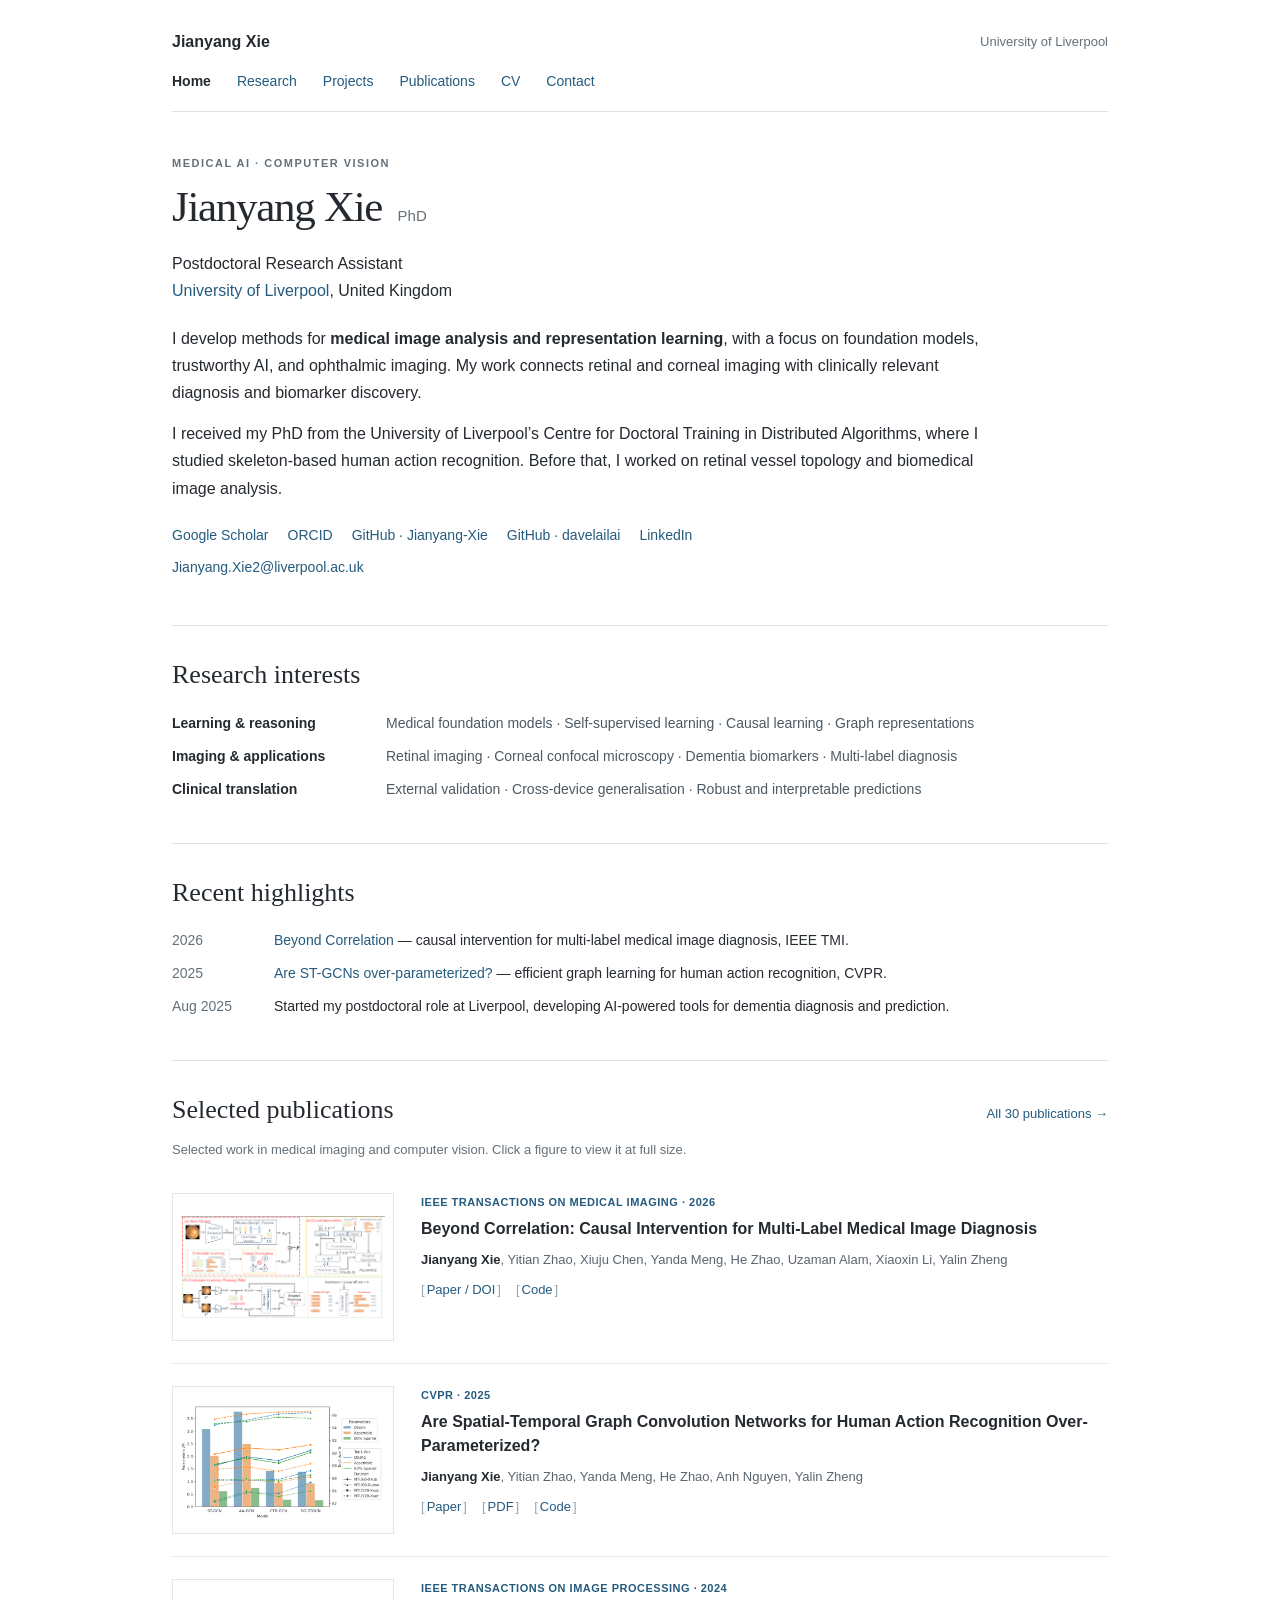
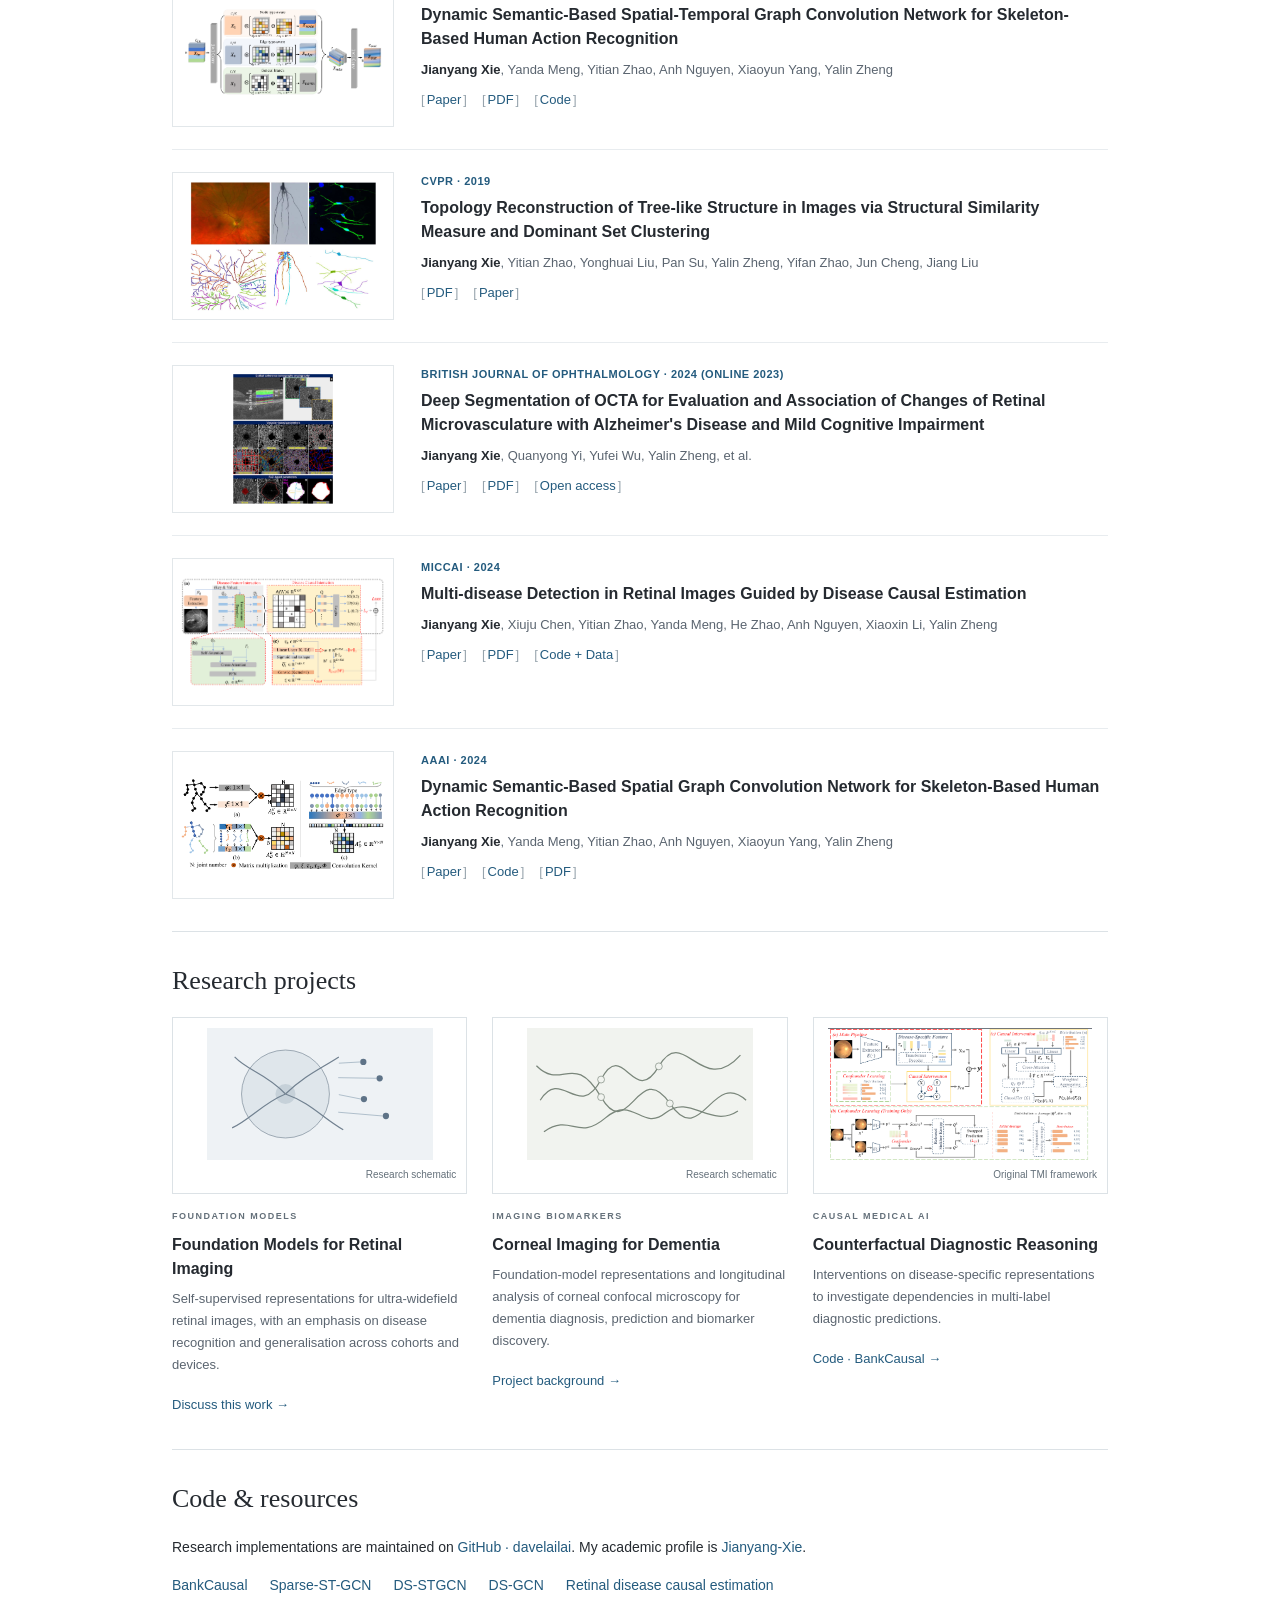
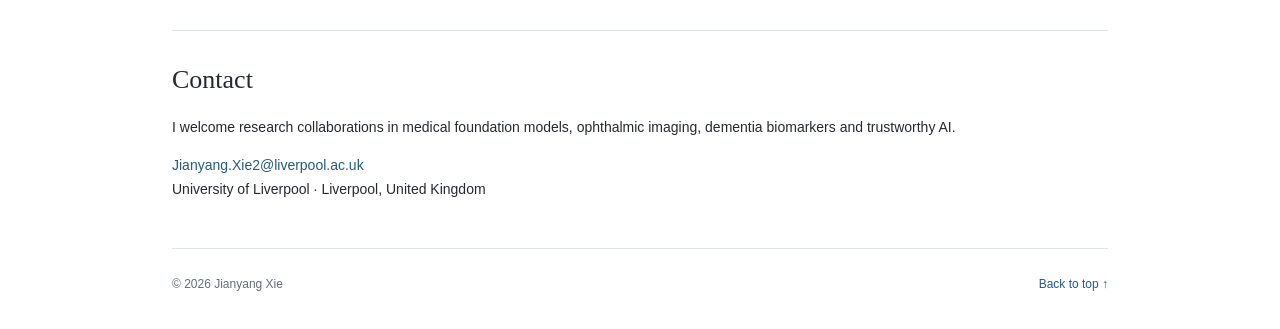
==== commit f65eca48: "Keep CV download on the CV page only" ====
--- a/index.html
+++ b/index.html
@@ -1 +1 @@
-<!doctype html><html lang="en"><head><meta charset="utf-8"><meta name="viewport" content="width=device-width, initial-scale=1"><meta name="description" content="Jianyang Xie, University of Liverpool. Medical foundation models, causal learning, ophthalmic imaging and computer vision."><title>Jianyang Xie | Medical AI & Computer Vision</title><link rel="canonical" href="https://jianyang-xie.github.io/"><link rel="icon" href="assets/favicon.svg" type="image/svg+xml"><link rel="stylesheet" href="style.css"><script src="script.js" defer></script></head><body><a class="skip" href="#main">Skip to content</a><div class="shell"><header class="masthead"><a href="index.html" class="wordmark">Jianyang Xie</a><span>University of Liverpool</span></header><nav aria-label="Main navigation"><a href="index.html">Home</a> <a href="index.html#research">Research</a> <a href="index.html#projects">Projects</a> <a href="publications.html">Publications</a> <a href="cv.html">CV</a> <a href="index.html#contact">Contact</a></nav><main id="main"><section class="intro"><p class="eyebrow">Medical AI · Computer Vision</p><h1>Jianyang Xie <span>PhD</span></h1><p class="position">Postdoctoral Research Assistant<br><a href="https://www.liverpool.ac.uk/">University of Liverpool</a>, United Kingdom</p><p>I develop methods for <strong>medical image analysis and representation learning</strong>, with a focus on foundation models, trustworthy AI, and ophthalmic imaging. My work connects retinal and corneal imaging with clinically relevant diagnosis and biomarker discovery.</p><p>I received my PhD from the University of Liverpool’s Centre for Doctoral Training in Distributed Algorithms, where I studied skeleton-based human action recognition. Before that, I worked on retinal vessel topology and biomedical image analysis.</p><p><a class="cv-download" href="assets/cv/Jianyang_Xie_CV.pdf">Download Academic CV (PDF) →</a></p><div class="social"><a href="https://scholar.google.com/citations?user=igrurhYAAAAJ">Google Scholar</a> <a href="https://orcid.org/0000-0002-4565-5807">ORCID</a> <a href="https://github.com/Jianyang-Xie">GitHub · Jianyang-Xie</a> <a href="https://github.com/davelailai">GitHub · davelailai</a> <a href="https://www.linkedin.com/in/jianyang-xie-0a9271278/">LinkedIn</a></div><p class="email"><a href="mailto:Jianyang.Xie2@liverpool.ac.uk">Jianyang.Xie2@liverpool.ac.uk</a></p></section><section id="research"><h2>Research interests</h2><dl class="interests"><div><dt>Learning & reasoning</dt><dd>Medical foundation models · Self-supervised learning · Causal learning · Graph representations</dd></div><div><dt>Imaging & applications</dt><dd>Retinal imaging · Corneal confocal microscopy · Dementia biomarkers · Multi-label diagnosis</dd></div><div><dt>Clinical translation</dt><dd>External validation · Cross-device generalisation · Robust and interpretable predictions</dd></div></dl></section><section id="news"><h2>Recent highlights</h2><ul class="news"><li><time>2026</time><span><a href="#tmi2026">Beyond Correlation</a> — causal intervention for multi-label medical image diagnosis, IEEE TMI.</span></li><li><time>2025</time><span><a href="#cvpr2025">Are ST-GCNs over-parameterized?</a> — efficient graph learning for human action recognition, CVPR.</span></li><li><time>Aug 2025</time><span>Started my postdoctoral role at Liverpool, developing AI-powered tools for dementia diagnosis and prediction.</span></li></ul></section><section id="publications"><div class="section-heading"><h2>Selected publications</h2><a href="publications.html">All 30 publications →</a></div><p class="section-note">Selected work in medical imaging and computer vision. Click a figure to view it at full size.</p><article class="publication with-figure" id="tmi2026" data-year="2026"><a class="figure" href="assets/thumb-tmi-real.png" aria-label="View full figure: Beyond Correlation: Causal Intervention for Multi-Label Medical Image Diagnosis"><img src="assets/thumb-tmi-real.png" alt="Original paper figure: Beyond Correlation: Causal Intervention for Multi-Label Medical Image Diagnosis" loading="lazy"></a><div><p class="venue">IEEE Transactions on Medical Imaging · 2026</p><h3>Beyond Correlation: Causal Intervention for Multi-Label Medical Image Diagnosis</h3><p class="authors"><strong>Jianyang Xie</strong>, Yitian Zhao, Xiuju Chen, Yanda Meng, He Zhao, Uzaman Alam, Xiaoxin Li, Yalin Zheng</p><div class="paper-links"><a href="https://doi.org/10.1109/TMI.2026.3698052">Paper / DOI</a> <a href="https://github.com/davelailai/BankCausal">Code</a></div></div></article><article class="publication with-figure" id="cvpr2025" data-year="2025"><a class="figure" href="assets/thumb-cvpr-real.png" aria-label="View full figure: Are Spatial-Temporal Graph Convolution Networks for Human Action Recognition Over-Parameterized?"><img src="assets/thumb-cvpr-real.png" alt="Original paper figure: Are Spatial-Temporal Graph Convolution Networks for Human Action Recognition Over-Parameterized?" loading="lazy"></a><div><p class="venue">CVPR · 2025</p><h3>Are Spatial-Temporal Graph Convolution Networks for Human Action Recognition Over-Parameterized?</h3><p class="authors"><strong>Jianyang Xie</strong>, Yitian Zhao, Yanda Meng, He Zhao, Anh Nguyen, Yalin Zheng</p><div class="paper-links"><a href="https://openaccess.thecvf.com/content/CVPR2025/html/Xie_Are_Spatial-Temporal_Graph_Convolution_Networks_for_Human_Action_Recognition_Over-Parameterized_CVPR_2025_paper.html">Paper</a> <a href="https://openaccess.thecvf.com/content/CVPR2025/papers/Xie_Are_Spatial-Temporal_Graph_Convolution_Networks_for_Human_Action_Recognition_Over-Parameterized_CVPR_2025_paper.pdf">PDF</a> <a href="https://github.com/davelailai/Sparse-ST-GCN">Code</a></div></div></article><article class="publication with-figure" id="tip2024" data-year="2024"><a class="figure" href="assets/thumb-tip-real.png" aria-label="View full figure: Dynamic Semantic-Based Spatial-Temporal Graph Convolution Network for Skeleton-Based Human Action Recognition"><img src="assets/thumb-tip-real.png" alt="Original paper figure: Dynamic Semantic-Based Spatial-Temporal Graph Convolution Network for Skeleton-Based Human Action Recognition" loading="lazy"></a><div><p class="venue">IEEE Transactions on Image Processing · 2024</p><h3>Dynamic Semantic-Based Spatial-Temporal Graph Convolution Network for Skeleton-Based Human Action Recognition</h3><p class="authors"><strong>Jianyang Xie</strong>, Yanda Meng, Yitian Zhao, Anh Nguyen, Xiaoyun Yang, Yalin Zheng</p><div class="paper-links"><a href="https://doi.org/10.1109/TIP.2024.3497837">Paper</a> <a href="https://www.csc.liv.ac.uk/~anguyen/assets/pdfs/2024_TIP_HAR.pdf">PDF</a> <a href="https://github.com/davelailai/DS-STGCN">Code</a></div></div></article><article class="publication with-figure" id="cvpr2019" data-year="2019"><a class="figure" href="assets/thumb-cvpr2019-real.png" aria-label="View full figure: Topology Reconstruction of Tree-like Structure in Images via Structural Similarity Measure and Dominant Set Clustering"><img src="assets/thumb-cvpr2019-real.png" alt="Original paper figure: Topology Reconstruction of Tree-like Structure in Images via Structural Similarity Measure and Dominant Set Clustering" loading="lazy"></a><div><p class="venue">CVPR · 2019</p><h3>Topology Reconstruction of Tree-like Structure in Images via Structural Similarity Measure and Dominant Set Clustering</h3><p class="authors"><strong>Jianyang Xie</strong>, Yitian Zhao, Yonghuai Liu, Pan Su, Yalin Zheng, Yifan Zhao, Jun Cheng, Jiang Liu</p><div class="paper-links"><a href="https://openaccess.thecvf.com/content_CVPR_2019/papers/Xie_Topology_Reconstruction_of_Tree-Like_Structure_in_Images_via_Structural_Similarity_CVPR_2019_paper.pdf">PDF</a> <a href="https://openaccess.thecvf.com/content_CVPR_2019/html/Xie_Topology_Reconstruction_of_Tree-Like_Structure_in_Images_via_Structural_Similarity_CVPR_2019_paper.html">Paper</a></div></div></article><article class="publication with-figure" id="bjo" data-year="2024"><a class="figure" href="assets/thumb-bjo-real.png" aria-label="View full figure: Deep Segmentation of OCTA for Evaluation and Association of Changes of Retinal Microvasculature with Alzheimer&#x27;s Disease and Mild Cognitive Impairment"><img src="assets/thumb-bjo-real.png" alt="Original paper figure: Deep Segmentation of OCTA for Evaluation and Association of Changes of Retinal Microvasculature with Alzheimer&#x27;s Disease and Mild Cognitive Impairment" loading="lazy"></a><div><p class="venue">British Journal of Ophthalmology · 2024 (online 2023)</p><h3>Deep Segmentation of OCTA for Evaluation and Association of Changes of Retinal Microvasculature with Alzheimer&#x27;s Disease and Mild Cognitive Impairment</h3><p class="authors"><strong>Jianyang Xie</strong>, Quanyong Yi, Yufei Wu, Yalin Zheng, et al.</p><div class="paper-links"><a href="https://doi.org/10.1136/bjo-2022-321399">Paper</a> <a href="https://bjo.bmj.com/content/bjophthalmol/early/2023/01/03/bjo-2022-321399.full.pdf">PDF</a> <a href="https://pmc.ncbi.nlm.nih.gov/articles/PMC10894818/">Open access</a></div></div></article><article class="publication with-figure" id="miccai2024" data-year="2024"><a class="figure" href="assets/thumb-miccai-real.png" aria-label="View full figure: Multi-disease Detection in Retinal Images Guided by Disease Causal Estimation"><img src="assets/thumb-miccai-real.png" alt="Original paper figure: Multi-disease Detection in Retinal Images Guided by Disease Causal Estimation" loading="lazy"></a><div><p class="venue">MICCAI · 2024</p><h3>Multi-disease Detection in Retinal Images Guided by Disease Causal Estimation</h3><p class="authors"><strong>Jianyang Xie</strong>, Xiuju Chen, Yitian Zhao, Yanda Meng, He Zhao, Anh Nguyen, Xiaoxin Li, Yalin Zheng</p><div class="paper-links"><a href="https://papers.miccai.org/miccai-2024/541-Paper0973.html">Paper</a> <a href="https://papers.miccai.org/miccai-2024/paper/0973_paper.pdf">PDF</a> <a href="https://github.com/davelailai/multi-disease-detection-guided-by-causal-estimation">Code + Data</a></div></div></article><article class="publication with-figure" id="aaai2024" data-year="2024"><a class="figure" href="assets/thumb-aaai-real.png" aria-label="View full figure: Dynamic Semantic-Based Spatial Graph Convolution Network for Skeleton-Based Human Action Recognition"><img src="assets/thumb-aaai-real.png" alt="Original paper figure: Dynamic Semantic-Based Spatial Graph Convolution Network for Skeleton-Based Human Action Recognition" loading="lazy"></a><div><p class="venue">AAAI · 2024</p><h3>Dynamic Semantic-Based Spatial Graph Convolution Network for Skeleton-Based Human Action Recognition</h3><p class="authors"><strong>Jianyang Xie</strong>, Yanda Meng, Yitian Zhao, Anh Nguyen, Xiaoyun Yang, Yalin Zheng</p><div class="paper-links"><a href="https://ojs.aaai.org/index.php/AAAI/article/view/28440">Paper</a> <a href="https://github.com/davelailai/DS-GCN">Code</a> <a href="https://ojs.aaai.org/index.php/AAAI/article/view/28440/28858">PDF</a></div></div></article></section><section id="projects"><h2>Research projects</h2><div class="project-grid"><article class="project"><figure><img src="assets/project-uwf.svg" alt="Foundation Models for Retinal Imaging — Research schematic" loading="lazy"><figcaption>Research schematic</figcaption></figure><p class="eyebrow">Foundation models</p><h3>Foundation Models for Retinal Imaging</h3><p>Self-supervised representations for ultra-widefield retinal images, with an emphasis on disease recognition and generalisation across cohorts and devices.</p><a href="mailto:Jianyang.Xie2@liverpool.ac.uk">Discuss this work →</a></article><article class="project"><figure><img src="assets/project-ccm.svg" alt="Corneal Imaging for Dementia — Research schematic" loading="lazy"><figcaption>Research schematic</figcaption></figure><p class="eyebrow">Imaging biomarkers</p><h3>Corneal Imaging for Dementia</h3><p>Foundation-model representations and longitudinal analysis of corneal confocal microscopy for dementia diagnosis, prediction and biomarker discovery.</p><a href="cv.html#experience">Project background →</a></article><article class="project"><figure><img src="assets/thumb-tmi-real.png" alt="Counterfactual Diagnostic Reasoning — Original TMI framework" loading="lazy"><figcaption>Original TMI framework</figcaption></figure><p class="eyebrow">Causal medical AI</p><h3>Counterfactual Diagnostic Reasoning</h3><p>Interventions on disease-specific representations to investigate dependencies in multi-label diagnostic predictions.</p><a href="https://github.com/davelailai/BankCausal">Code · BankCausal →</a></article></div></section><section id="code"><h2>Code & resources</h2><p>Research implementations are maintained on <a href="https://github.com/davelailai">GitHub · davelailai</a>. My academic profile is <a href="https://github.com/Jianyang-Xie">Jianyang-Xie</a>.</p><div class="code-list"><a href="https://github.com/davelailai/BankCausal">BankCausal</a> <a href="https://github.com/davelailai/Sparse-ST-GCN">Sparse-ST-GCN</a> <a href="https://github.com/davelailai/DS-STGCN">DS-STGCN</a> <a href="https://github.com/davelailai/DS-GCN">DS-GCN</a> <a href="https://github.com/davelailai/multi-disease-detection-guided-by-causal-estimation">Retinal disease causal estimation</a></div></section><section id="contact"><h2>Contact</h2><p>I welcome research collaborations in medical foundation models, ophthalmic imaging, dementia biomarkers and trustworthy AI.</p><p><a href="mailto:Jianyang.Xie2@liverpool.ac.uk">Jianyang.Xie2@liverpool.ac.uk</a><br>University of Liverpool · Liverpool, United Kingdom</p></section></main><footer><span>© 2026 Jianyang Xie</span><a href="#main">Back to top ↑</a></footer></div></body></html>+<!doctype html><html lang="en"><head><meta charset="utf-8"><meta name="viewport" content="width=device-width, initial-scale=1"><meta name="description" content="Jianyang Xie, University of Liverpool. Medical foundation models, causal learning, ophthalmic imaging and computer vision."><title>Jianyang Xie | Medical AI & Computer Vision</title><link rel="canonical" href="https://jianyang-xie.github.io/"><link rel="icon" href="assets/favicon.svg" type="image/svg+xml"><link rel="stylesheet" href="style.css"><script src="script.js" defer></script></head><body><a class="skip" href="#main">Skip to content</a><div class="shell"><header class="masthead"><a href="index.html" class="wordmark">Jianyang Xie</a><span>University of Liverpool</span></header><nav aria-label="Main navigation"><a href="index.html">Home</a> <a href="index.html#research">Research</a> <a href="index.html#projects">Projects</a> <a href="publications.html">Publications</a> <a href="cv.html">CV</a> <a href="index.html#contact">Contact</a></nav><main id="main"><section class="intro"><p class="eyebrow">Medical AI · Computer Vision</p><h1>Jianyang Xie <span>PhD</span></h1><p class="position">Postdoctoral Research Assistant<br><a href="https://www.liverpool.ac.uk/">University of Liverpool</a>, United Kingdom</p><p>I develop methods for <strong>medical image analysis and representation learning</strong>, with a focus on foundation models, trustworthy AI, and ophthalmic imaging. My work connects retinal and corneal imaging with clinically relevant diagnosis and biomarker discovery.</p><p>I received my PhD from the University of Liverpool’s Centre for Doctoral Training in Distributed Algorithms, where I studied skeleton-based human action recognition. Before that, I worked on retinal vessel topology and biomedical image analysis.</p><div class="social"><a href="https://scholar.google.com/citations?user=igrurhYAAAAJ">Google Scholar</a> <a href="https://orcid.org/0000-0002-4565-5807">ORCID</a> <a href="https://github.com/Jianyang-Xie">GitHub · Jianyang-Xie</a> <a href="https://github.com/davelailai">GitHub · davelailai</a> <a href="https://www.linkedin.com/in/jianyang-xie-0a9271278/">LinkedIn</a></div><p class="email"><a href="mailto:Jianyang.Xie2@liverpool.ac.uk">Jianyang.Xie2@liverpool.ac.uk</a></p></section><section id="research"><h2>Research interests</h2><dl class="interests"><div><dt>Learning & reasoning</dt><dd>Medical foundation models · Self-supervised learning · Causal learning · Graph representations</dd></div><div><dt>Imaging & applications</dt><dd>Retinal imaging · Corneal confocal microscopy · Dementia biomarkers · Multi-label diagnosis</dd></div><div><dt>Clinical translation</dt><dd>External validation · Cross-device generalisation · Robust and interpretable predictions</dd></div></dl></section><section id="news"><h2>Recent highlights</h2><ul class="news"><li><time>2026</time><span><a href="#tmi2026">Beyond Correlation</a> — causal intervention for multi-label medical image diagnosis, IEEE TMI.</span></li><li><time>2025</time><span><a href="#cvpr2025">Are ST-GCNs over-parameterized?</a> — efficient graph learning for human action recognition, CVPR.</span></li><li><time>Aug 2025</time><span>Started my postdoctoral role at Liverpool, developing AI-powered tools for dementia diagnosis and prediction.</span></li></ul></section><section id="publications"><div class="section-heading"><h2>Selected publications</h2><a href="publications.html">All 30 publications →</a></div><p class="section-note">Selected work in medical imaging and computer vision. Click a figure to view it at full size.</p><article class="publication with-figure" id="tmi2026" data-year="2026"><a class="figure" href="assets/thumb-tmi-real.png" aria-label="View full figure: Beyond Correlation: Causal Intervention for Multi-Label Medical Image Diagnosis"><img src="assets/thumb-tmi-real.png" alt="Original paper figure: Beyond Correlation: Causal Intervention for Multi-Label Medical Image Diagnosis" loading="lazy"></a><div><p class="venue">IEEE Transactions on Medical Imaging · 2026</p><h3>Beyond Correlation: Causal Intervention for Multi-Label Medical Image Diagnosis</h3><p class="authors"><strong>Jianyang Xie</strong>, Yitian Zhao, Xiuju Chen, Yanda Meng, He Zhao, Uzaman Alam, Xiaoxin Li, Yalin Zheng</p><div class="paper-links"><a href="https://doi.org/10.1109/TMI.2026.3698052">Paper / DOI</a> <a href="https://github.com/davelailai/BankCausal">Code</a></div></div></article><article class="publication with-figure" id="cvpr2025" data-year="2025"><a class="figure" href="assets/thumb-cvpr-real.png" aria-label="View full figure: Are Spatial-Temporal Graph Convolution Networks for Human Action Recognition Over-Parameterized?"><img src="assets/thumb-cvpr-real.png" alt="Original paper figure: Are Spatial-Temporal Graph Convolution Networks for Human Action Recognition Over-Parameterized?" loading="lazy"></a><div><p class="venue">CVPR · 2025</p><h3>Are Spatial-Temporal Graph Convolution Networks for Human Action Recognition Over-Parameterized?</h3><p class="authors"><strong>Jianyang Xie</strong>, Yitian Zhao, Yanda Meng, He Zhao, Anh Nguyen, Yalin Zheng</p><div class="paper-links"><a href="https://openaccess.thecvf.com/content/CVPR2025/html/Xie_Are_Spatial-Temporal_Graph_Convolution_Networks_for_Human_Action_Recognition_Over-Parameterized_CVPR_2025_paper.html">Paper</a> <a href="https://openaccess.thecvf.com/content/CVPR2025/papers/Xie_Are_Spatial-Temporal_Graph_Convolution_Networks_for_Human_Action_Recognition_Over-Parameterized_CVPR_2025_paper.pdf">PDF</a> <a href="https://github.com/davelailai/Sparse-ST-GCN">Code</a></div></div></article><article class="publication with-figure" id="tip2024" data-year="2024"><a class="figure" href="assets/thumb-tip-real.png" aria-label="View full figure: Dynamic Semantic-Based Spatial-Temporal Graph Convolution Network for Skeleton-Based Human Action Recognition"><img src="assets/thumb-tip-real.png" alt="Original paper figure: Dynamic Semantic-Based Spatial-Temporal Graph Convolution Network for Skeleton-Based Human Action Recognition" loading="lazy"></a><div><p class="venue">IEEE Transactions on Image Processing · 2024</p><h3>Dynamic Semantic-Based Spatial-Temporal Graph Convolution Network for Skeleton-Based Human Action Recognition</h3><p class="authors"><strong>Jianyang Xie</strong>, Yanda Meng, Yitian Zhao, Anh Nguyen, Xiaoyun Yang, Yalin Zheng</p><div class="paper-links"><a href="https://doi.org/10.1109/TIP.2024.3497837">Paper</a> <a href="https://www.csc.liv.ac.uk/~anguyen/assets/pdfs/2024_TIP_HAR.pdf">PDF</a> <a href="https://github.com/davelailai/DS-STGCN">Code</a></div></div></article><article class="publication with-figure" id="cvpr2019" data-year="2019"><a class="figure" href="assets/thumb-cvpr2019-real.png" aria-label="View full figure: Topology Reconstruction of Tree-like Structure in Images via Structural Similarity Measure and Dominant Set Clustering"><img src="assets/thumb-cvpr2019-real.png" alt="Original paper figure: Topology Reconstruction of Tree-like Structure in Images via Structural Similarity Measure and Dominant Set Clustering" loading="lazy"></a><div><p class="venue">CVPR · 2019</p><h3>Topology Reconstruction of Tree-like Structure in Images via Structural Similarity Measure and Dominant Set Clustering</h3><p class="authors"><strong>Jianyang Xie</strong>, Yitian Zhao, Yonghuai Liu, Pan Su, Yalin Zheng, Yifan Zhao, Jun Cheng, Jiang Liu</p><div class="paper-links"><a href="https://openaccess.thecvf.com/content_CVPR_2019/papers/Xie_Topology_Reconstruction_of_Tree-Like_Structure_in_Images_via_Structural_Similarity_CVPR_2019_paper.pdf">PDF</a> <a href="https://openaccess.thecvf.com/content_CVPR_2019/html/Xie_Topology_Reconstruction_of_Tree-Like_Structure_in_Images_via_Structural_Similarity_CVPR_2019_paper.html">Paper</a></div></div></article><article class="publication with-figure" id="bjo" data-year="2024"><a class="figure" href="assets/thumb-bjo-real.png" aria-label="View full figure: Deep Segmentation of OCTA for Evaluation and Association of Changes of Retinal Microvasculature with Alzheimer&#x27;s Disease and Mild Cognitive Impairment"><img src="assets/thumb-bjo-real.png" alt="Original paper figure: Deep Segmentation of OCTA for Evaluation and Association of Changes of Retinal Microvasculature with Alzheimer&#x27;s Disease and Mild Cognitive Impairment" loading="lazy"></a><div><p class="venue">British Journal of Ophthalmology · 2024 (online 2023)</p><h3>Deep Segmentation of OCTA for Evaluation and Association of Changes of Retinal Microvasculature with Alzheimer&#x27;s Disease and Mild Cognitive Impairment</h3><p class="authors"><strong>Jianyang Xie</strong>, Quanyong Yi, Yufei Wu, Yalin Zheng, et al.</p><div class="paper-links"><a href="https://doi.org/10.1136/bjo-2022-321399">Paper</a> <a href="https://bjo.bmj.com/content/bjophthalmol/early/2023/01/03/bjo-2022-321399.full.pdf">PDF</a> <a href="https://pmc.ncbi.nlm.nih.gov/articles/PMC10894818/">Open access</a></div></div></article><article class="publication with-figure" id="miccai2024" data-year="2024"><a class="figure" href="assets/thumb-miccai-real.png" aria-label="View full figure: Multi-disease Detection in Retinal Images Guided by Disease Causal Estimation"><img src="assets/thumb-miccai-real.png" alt="Original paper figure: Multi-disease Detection in Retinal Images Guided by Disease Causal Estimation" loading="lazy"></a><div><p class="venue">MICCAI · 2024</p><h3>Multi-disease Detection in Retinal Images Guided by Disease Causal Estimation</h3><p class="authors"><strong>Jianyang Xie</strong>, Xiuju Chen, Yitian Zhao, Yanda Meng, He Zhao, Anh Nguyen, Xiaoxin Li, Yalin Zheng</p><div class="paper-links"><a href="https://papers.miccai.org/miccai-2024/541-Paper0973.html">Paper</a> <a href="https://papers.miccai.org/miccai-2024/paper/0973_paper.pdf">PDF</a> <a href="https://github.com/davelailai/multi-disease-detection-guided-by-causal-estimation">Code + Data</a></div></div></article><article class="publication with-figure" id="aaai2024" data-year="2024"><a class="figure" href="assets/thumb-aaai-real.png" aria-label="View full figure: Dynamic Semantic-Based Spatial Graph Convolution Network for Skeleton-Based Human Action Recognition"><img src="assets/thumb-aaai-real.png" alt="Original paper figure: Dynamic Semantic-Based Spatial Graph Convolution Network for Skeleton-Based Human Action Recognition" loading="lazy"></a><div><p class="venue">AAAI · 2024</p><h3>Dynamic Semantic-Based Spatial Graph Convolution Network for Skeleton-Based Human Action Recognition</h3><p class="authors"><strong>Jianyang Xie</strong>, Yanda Meng, Yitian Zhao, Anh Nguyen, Xiaoyun Yang, Yalin Zheng</p><div class="paper-links"><a href="https://ojs.aaai.org/index.php/AAAI/article/view/28440">Paper</a> <a href="https://github.com/davelailai/DS-GCN">Code</a> <a href="https://ojs.aaai.org/index.php/AAAI/article/view/28440/28858">PDF</a></div></div></article></section><section id="projects"><h2>Research projects</h2><div class="project-grid"><article class="project"><figure><img src="assets/project-uwf.svg" alt="Foundation Models for Retinal Imaging — Research schematic" loading="lazy"><figcaption>Research schematic</figcaption></figure><p class="eyebrow">Foundation models</p><h3>Foundation Models for Retinal Imaging</h3><p>Self-supervised representations for ultra-widefield retinal images, with an emphasis on disease recognition and generalisation across cohorts and devices.</p><a href="mailto:Jianyang.Xie2@liverpool.ac.uk">Discuss this work →</a></article><article class="project"><figure><img src="assets/project-ccm.svg" alt="Corneal Imaging for Dementia — Research schematic" loading="lazy"><figcaption>Research schematic</figcaption></figure><p class="eyebrow">Imaging biomarkers</p><h3>Corneal Imaging for Dementia</h3><p>Foundation-model representations and longitudinal analysis of corneal confocal microscopy for dementia diagnosis, prediction and biomarker discovery.</p><a href="cv.html#experience">Project background →</a></article><article class="project"><figure><img src="assets/thumb-tmi-real.png" alt="Counterfactual Diagnostic Reasoning — Original TMI framework" loading="lazy"><figcaption>Original TMI framework</figcaption></figure><p class="eyebrow">Causal medical AI</p><h3>Counterfactual Diagnostic Reasoning</h3><p>Interventions on disease-specific representations to investigate dependencies in multi-label diagnostic predictions.</p><a href="https://github.com/davelailai/BankCausal">Code · BankCausal →</a></article></div></section><section id="code"><h2>Code & resources</h2><p>Research implementations are maintained on <a href="https://github.com/davelailai">GitHub · davelailai</a>. My academic profile is <a href="https://github.com/Jianyang-Xie">Jianyang-Xie</a>.</p><div class="code-list"><a href="https://github.com/davelailai/BankCausal">BankCausal</a> <a href="https://github.com/davelailai/Sparse-ST-GCN">Sparse-ST-GCN</a> <a href="https://github.com/davelailai/DS-STGCN">DS-STGCN</a> <a href="https://github.com/davelailai/DS-GCN">DS-GCN</a> <a href="https://github.com/davelailai/multi-disease-detection-guided-by-causal-estimation">Retinal disease causal estimation</a></div></section><section id="contact"><h2>Contact</h2><p>I welcome research collaborations in medical foundation models, ophthalmic imaging, dementia biomarkers and trustworthy AI.</p><p><a href="mailto:Jianyang.Xie2@liverpool.ac.uk">Jianyang.Xie2@liverpool.ac.uk</a><br>University of Liverpool · Liverpool, United Kingdom</p></section></main><footer><span>© 2026 Jianyang Xie</span><a href="#main">Back to top ↑</a></footer></div></body></html>
